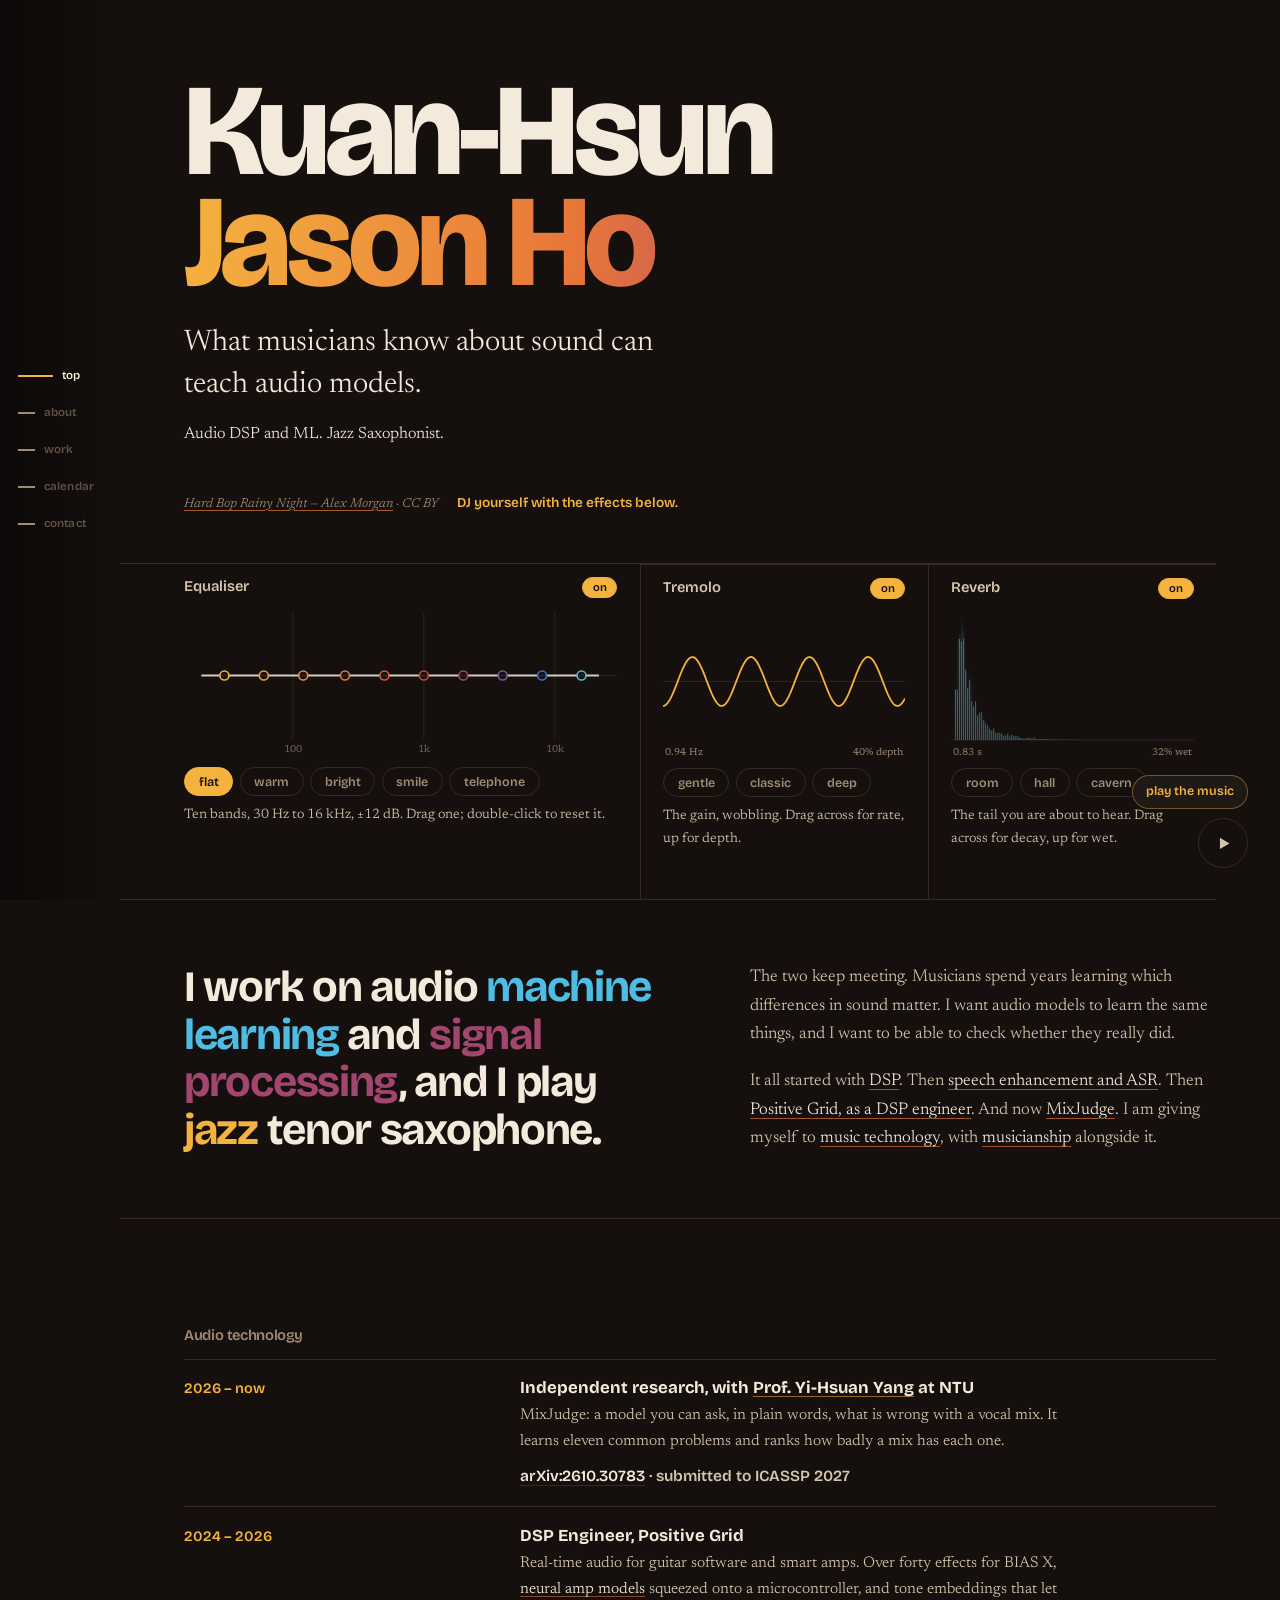
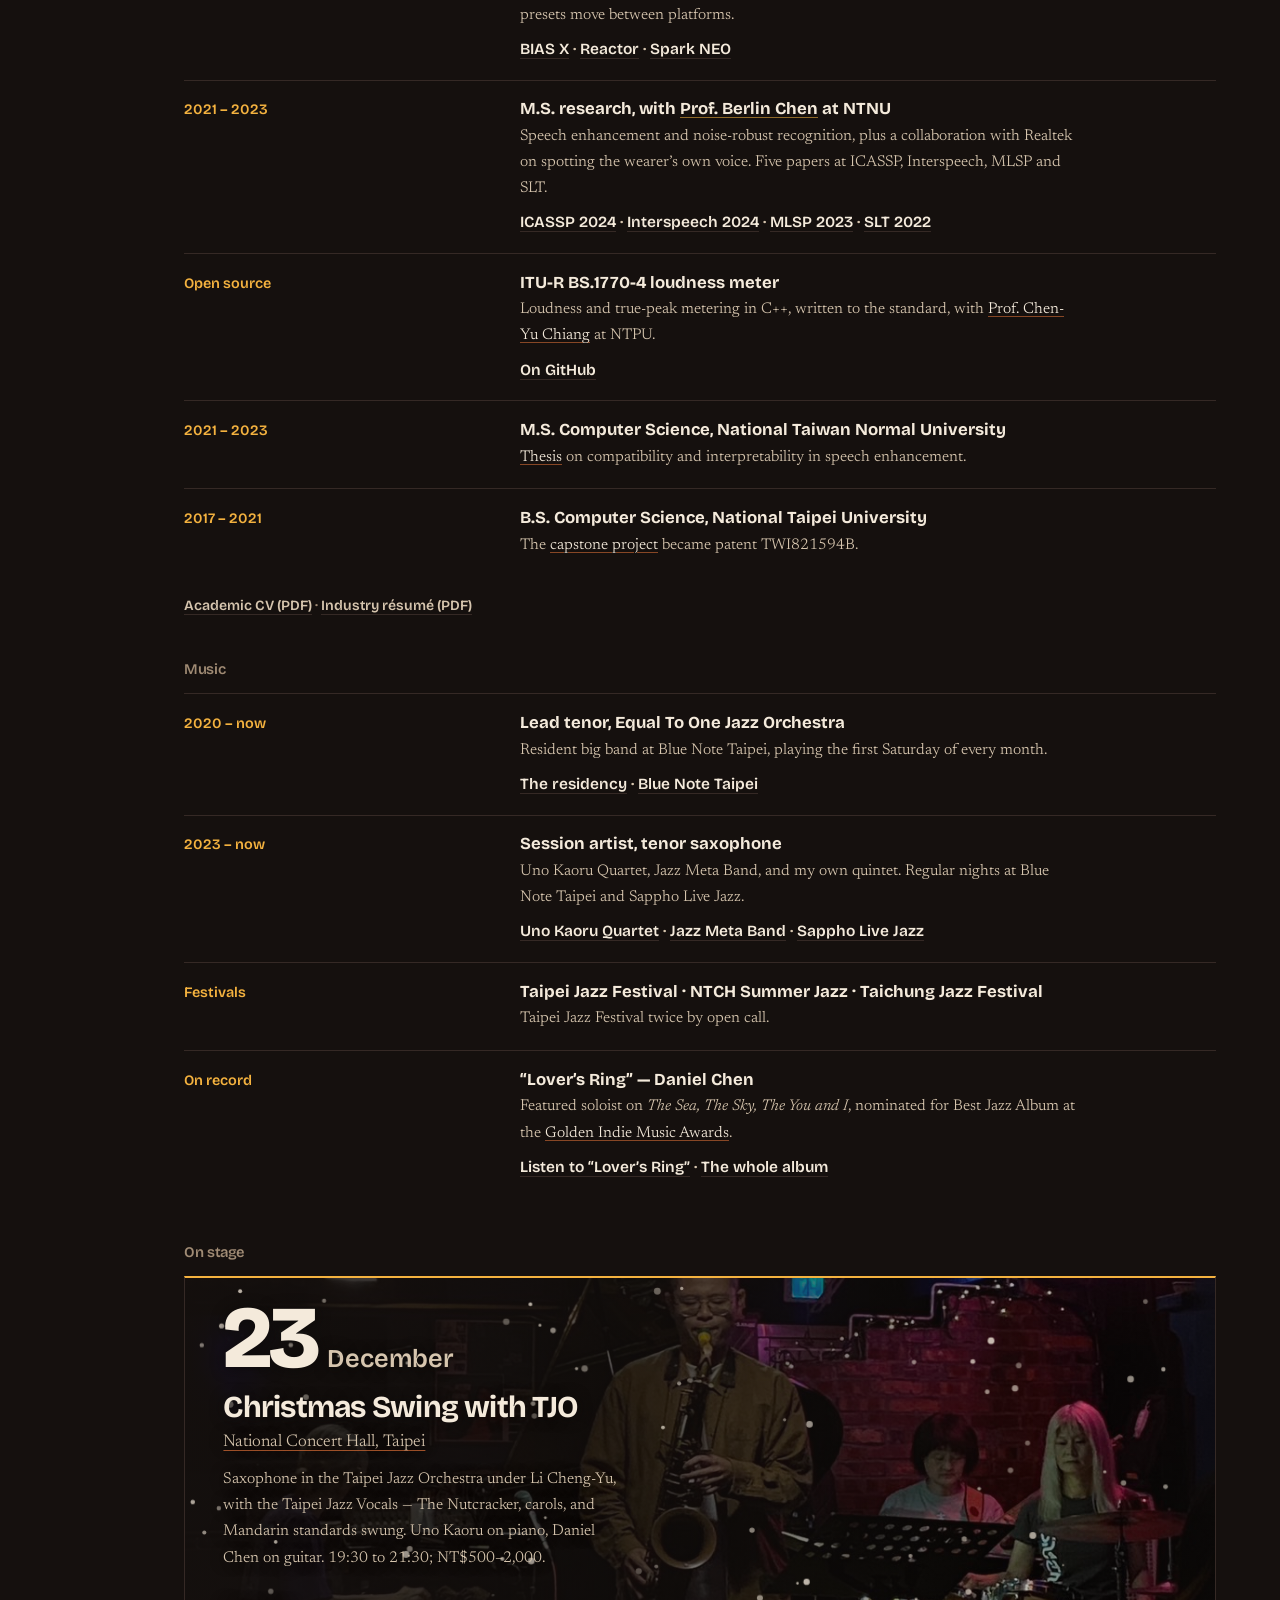
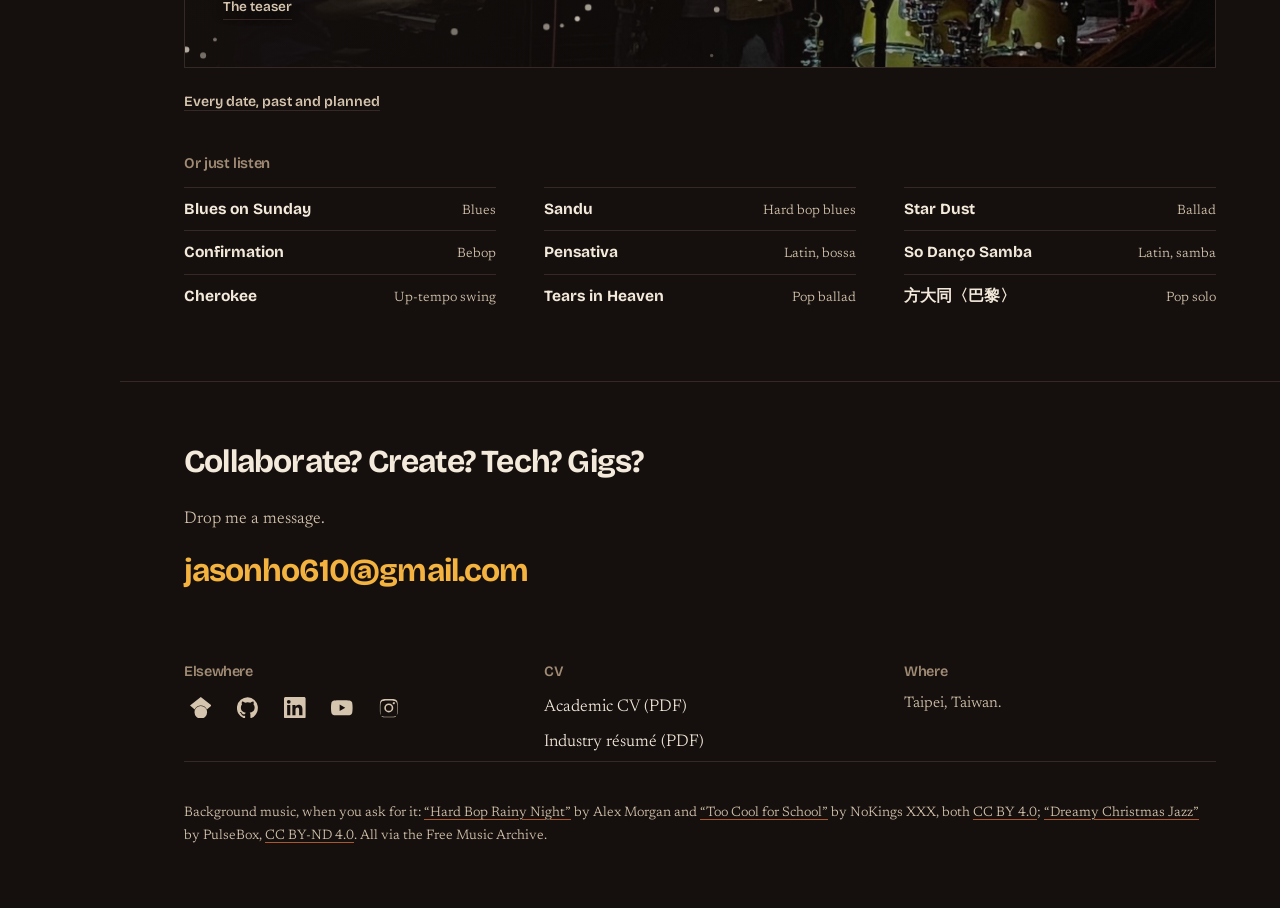
==== index.html @ 472b08be "Reorder the listen list Blues on Sunday opens it; Tears in Heaven sits with the other pop reading at" ====
<!DOCTYPE html>
<html lang="en">
<head>
<meta charset="utf-8">
<meta name="viewport" content="width=device-width, initial-scale=1">
<title>Kuan-Hsun (Jason) Ho</title>
<meta name="description" content="Kuan-Hsun (Jason) Ho — audio DSP and machine learning in Taipei, and a tenor saxophone most weekends.">
<meta property="og:title" content="Kuan-Hsun (Jason) Ho">
<meta property="og:description" content="Audio DSP and machine learning, with the ear of a working jazz musician.">
<meta property="og:type" content="website">
<meta property="og:url" content="https://jasonho610.github.io/">
<link rel="icon" href="data:image/svg+xml,<svg xmlns='http://www.w3.org/2000/svg' viewBox='0 0 32 32'><text y='26' font-size='26'>🎷</text></svg>">
<link rel="preconnect" href="https://fonts.googleapis.com">
<link rel="preconnect" href="https://fonts.gstatic.com" crossorigin>
<link href="https://fonts.googleapis.com/css2?family=Bricolage+Grotesque:opsz,wght@12..96,600;12..96,700;12..96,800&family=Newsreader:ital,opsz,wght@0,6..72,300;0,6..72,400;0,6..72,600;1,6..72,300;1,6..72,400&display=swap" rel="stylesheet">
<link rel="stylesheet" href="assets/css/site.css?v=73">
</head>
<body>

<nav class="rail" data-nav aria-label="Sections">
  <a href="#top"     style="--tick:var(--band-1)"><span class="rail-label">top</span></a>
  <a href="#about"   style="--tick:var(--band-2)"><span class="rail-label">about</span></a>
  <a href="#work"    style="--tick:var(--band-4)"><span class="rail-label">work</span></a>
  <a href="calendar.html" data-watch="onstage" style="--tick:var(--band-6)"><span class="rail-label">calendar</span></a>
  <a href="#contact" style="--tick:var(--band-1)"><span class="rail-label">contact</span></a>
</nav>

<div class="page">
<nav class="topbar" data-nav aria-label="Sections">
  <a href="#top">top</a>
  <a href="#about">about</a>
  <a href="#work">work</a>
  <a href="calendar.html" data-watch="onstage">calendar</a>
  <a href="#contact">contact</a>
</nav>

<header class="hero" id="top">
  <div class="wrap">
    <h1 class="hero-name">
      <span class="given">Kuan-Hsun</span>
      <span class="family">Jason Ho</span>
    </h1>
    <p class="hero-line">What musicians know about sound can teach audio models.</p>
    <p class="hero-sub">Audio DSP and ML. Jazz Saxophonist.</p>

    <div class="hero-controls">
      <span class="now-playing"></span>
      <span class="dj-hint">DJ yourself with the effects below.</span>
    </div>
  </div>

  <div class="rack">
    <section class="unit unit-eq">
      <header class="unit-head">
        <h2>Equaliser</h2>
        <button type="button" class="bypass" data-bypass="eq" aria-pressed="true">on</button>
      </header>
      <div class="graphic">
        <canvas id="eq" aria-label="Ten-band equaliser. Drag a band to boost or cut it."></canvas>
      </div>
      <div class="presets">
        <button type="button" data-preset="flat" data-unit="eq" data-choice="flat" class="is-on">flat</button>
        <button type="button" data-preset="warm" data-unit="eq" data-choice="warm">warm</button>
        <button type="button" data-preset="bright" data-unit="eq" data-choice="bright">bright</button>
        <button type="button" data-preset="smile" data-unit="eq" data-choice="smile">smile</button>
        <button type="button" data-preset="telephone" data-unit="eq" data-choice="telephone">telephone</button>
      </div>
      <p class="unit-hint">Ten bands, 30 Hz to 16 kHz, ±12 dB. Drag one; double-click to reset it.</p>
    </section>

    <section class="unit unit-trem">
      <header class="unit-head">
        <h2>Tremolo</h2>
        <button type="button" class="bypass" data-bypass="trem" aria-pressed="true">on</button>
      </header>
      <div class="graphic">
        <canvas id="trem" aria-label="Tremolo. Drag across for rate, up for depth."></canvas>
      </div>
      <div class="presets">
        <button type="button" data-unit="trem" data-choice="gentle">gentle</button>
        <button type="button" data-unit="trem" data-choice="classic">classic</button>
        <button type="button" data-unit="trem" data-choice="deep">deep</button>
      </div>
      <p class="unit-hint">The gain, wobbling. Drag across for rate, up for depth.</p>
    </section>

    <section class="unit unit-verb">
      <header class="unit-head">
        <h2>Reverb</h2>
        <button type="button" class="bypass" data-bypass="verb" aria-pressed="true">on</button>
      </header>
      <div class="graphic">
        <canvas id="verb" aria-label="Reverb. Drag across for decay, up for wet mix."></canvas>
      </div>
      <div class="presets">
        <button type="button" data-unit="verb" data-choice="room">room</button>
        <button type="button" data-unit="verb" data-choice="hall">hall</button>
        <button type="button" data-unit="verb" data-choice="cavern">cavern</button>
      </div>
      <p class="unit-hint">The tail you are about to hear. Drag across for decay, up for wet.</p>
    </section>
  </div>
</header>

<main>

<section id="about" class="wrap">
  <div class="about-grid">
  <p class="statement">I work on audio <span class="hl hl-ml">machine learning</span> and <span class="hl hl-dsp">signal processing</span>, and I play <span class="hl hl-jazz">jazz</span> tenor saxophone.</p>
  <div class="statement-body">
    <p>The two keep meeting. Musicians spend years learning which differences in sound matter. I want audio models to learn the same things, and I want to be able to check whether they really did.</p>
    <p>It all started with <a href="https://github.com/jasonho610/ITU-R_BS.1770-4_cpp">DSP</a>. Then <a href="https://scholar.google.com/citations?user=vCi98osAAAAJ">speech enhancement and ASR</a>. Then <a href="https://www.linkedin.com/in/kuan-hsun-ho">Positive Grid, as a DSP engineer</a>. And now <a href="https://arxiv.org/abs/2610.30783">MixJudge</a>. I am giving myself to <a href="#work">music technology</a>, with <a href="calendar.html">musicianship</a> alongside it.</p>
  </div>
  </div>
</section>

<section id="work" class="wrap">
  <div class="experience">
    <h3>Audio technology</h3>
    <ul>
      <li>
        <span class="exp-when">2026 – now</span>
        <div>
          <h4>Independent research, with <a href="https://www.ee.ntu.edu.tw/profile1.php?id=1090726">Prof. Yi-Hsuan Yang</a> at NTU</h4>
          <p>MixJudge: a model you can ask, in plain words, what is wrong with a vocal mix. It learns eleven common problems and ranks how badly a mix has each one.</p>
          <p class="exp-links"><a href="https://arxiv.org/abs/2610.30783">arXiv:2610.30783</a> · submitted to ICASSP 2027</p>
        </div>
      </li>
      <li>
        <span class="exp-when">2024 – 2026</span>
        <div>
          <h4>DSP Engineer, Positive Grid</h4>
          <p>Real-time audio for guitar software and smart amps. Over forty effects for BIAS X, <a href="https://www.neuralampmodeler.com/">neural amp models</a> squeezed onto a microcontroller, and tone embeddings that let presets move between platforms.</p>
          <p class="exp-links"><a href="https://www.positivegrid.com/pages/bias-x#specs">BIAS X</a> · <a href="https://www.positivegrid.com/pages/reactor">Reactor</a> · <a href="https://www.positivegrid.com/pages/spark-neo">Spark NEO</a></p>
        </div>
      </li>
      <li>
        <span class="exp-when">2021 – 2023</span>
        <div>
          <h4>M.S. research, with <a href="https://sites.google.com/site/berlinchenatntnu/home">Prof. Berlin Chen</a> at NTNU</h4>
          <p>Speech enhancement and noise-robust recognition, plus a collaboration with Realtek on spotting the wearer’s own voice. Five papers at ICASSP, Interspeech, MLSP and SLT.</p>
          <p class="exp-links"><a href="https://doi.org/10.1109/ICASSP48485.2024.10445878">ICASSP 2024</a> · <a href="https://doi.org/10.21437/Interspeech.2024-365">Interspeech 2024</a> · <a href="https://doi.org/10.1109/MLSP55844.2023.10285948">MLSP 2023</a> · <a href="https://doi.org/10.1109/SLT54892.2023.10023439">SLT 2022</a></p>
        </div>
      </li>
      <li>
        <span class="exp-when">Open source</span>
        <div>
          <h4>ITU-R BS.1770-4 loudness meter</h4>
          <p>Loudness and true-peak metering in C++, written to the standard, with <a href="https://web.ntpu.edu.tw/~cychiang/">Prof. Chen-Yu Chiang</a> at NTPU.</p>
          <p class="exp-links"><a href="https://github.com/jasonho610/ITU-R_BS.1770-4_cpp">On GitHub</a></p>
        </div>
      </li>
      <li>
        <span class="exp-when">2021 – 2023</span>
        <div>
          <h4>M.S. Computer Science, National Taiwan Normal University</h4>
          <p><a href="https://etds.lib.ntnu.edu.tw/thesis/detail/cdb31cb1b13a45d84a86199e64c51f0c/">Thesis</a> on compatibility and interpretability in speech enhancement.</p>
        </div>
      </li>
      <li>
        <span class="exp-when">2017 – 2021</span>
        <div>
          <h4>B.S. Computer Science, National Taipei University</h4>
          <p>The <a href="https://www.csie.ntpu.edu.tw/pages_detail/1933">capstone project</a> became patent TWI821594B.</p>
        </div>
      </li>
    </ul>
    <p class="more"><a href="assets/cv/Ho_Kuan-Hsun_academic_CV.pdf">Academic CV (PDF)</a> · <a href="assets/cv/Ho_Kuan-Hsun_resume.pdf">Industry résumé (PDF)</a></p>

    <h3 class="exp-second">Music</h3>
    <ul>
      <li>
        <span class="exp-when">2020 – now</span>
        <div>
          <h4>Lead tenor, Equal To One Jazz Orchestra</h4>
          <p>Resident big band at Blue Note Taipei, playing the first Saturday of every month.</p>
          <p class="exp-links"><a href="https://www.bluenotetaipei.com/events/tai-bei-lan-diao-shou-zhou-zhou-liu-te-yan-xiao-jiu-guan-li-de-da-le-tuan-8">The residency</a> · <a href="https://www.bluenotetaipei.com/venue">Blue Note Taipei</a></p>
        </div>
      </li>
      <li>
        <span class="exp-when">2023 – now</span>
        <div>
          <h4>Session artist, tenor saxophone</h4>
          <p>Uno Kaoru Quartet, Jazz Meta Band, and my own quintet. Regular nights at Blue Note Taipei and Sappho Live Jazz.</p>
          <p class="exp-links"><a href="https://www.bluenotetaipei.com/events/tai-bei-lan-diao-zhou-liu-te-yan-wu-ye-xun-si-zhong-zou-2026-11-14-21-30">Uno Kaoru Quartet</a> · <a href="https://www.bluenotetaipei.com/events/tai-bei-lan-diao-zhou-wu-te-yan-bian-xing-chong-jue-shi-le-tuan-2026-11-13-21-30">Jazz Meta Band</a> · <a href="https://www.sappholive.com/">Sappho Live Jazz</a></p>
        </div>
      </li>
      <li>
        <span class="exp-when">Festivals</span>
        <div>
          <h4>Taipei Jazz Festival · NTCH Summer Jazz · Taichung Jazz Festival</h4>
          <p>Taipei Jazz Festival twice by open call.</p>
        </div>
      </li>
      <li>
        <span class="exp-when">On record</span>
        <div>
          <h4>“Lover’s Ring” — Daniel Chen</h4>
          <p>Featured soloist on <em>The Sea, The Sky, The You and I</em>, nominated for Best Jazz Album at the <a href="https://www.bamid.gov.tw/News_Content.aspx?n=3548&amp;s=243448">Golden Indie Music Awards</a>.</p>
          <p class="exp-links"><a href="https://www.youtube.com/watch?v=x-SSC1PWwac">Listen to “Lover’s Ring”</a> · <a href="https://youtube.com/playlist?list=PL3nLPO4Yq7kbm4WJv8oV7LjJ6uVndO4-8">The whole album</a></p>
        </div>
      </li>
    </ul>
  </div>

  <div class="onstage" id="onstage">
    <h3>On stage</h3>
    <div id="next-up"></div>
    <p class="more"><a href="calendar.html">Every date, past and planned</a></p>
  </div>

  <div class="picks listen-list">
    <h3>Or just listen</h3>
    <ul>
      <li><a href="https://youtu.be/WqYekGSZDcw?t=100"><strong>Blues on Sunday</strong></a><span>Blues</span></li>
      <li><a href="https://youtu.be/xUiDcbsulNI?t=2976"><strong>Sandu</strong></a><span>Hard bop blues</span></li>
      <li><a href="https://youtu.be/fphZZk6QfQE?t=296"><strong>Star Dust</strong></a><span>Ballad</span></li>
      <li><a href="https://youtu.be/7jYHTUNpsXY?t=992"><strong>Confirmation</strong></a><span>Bebop</span></li>
      <li><a href="https://youtu.be/Swaf4S_65Fg?t=3363"><strong>Pensativa</strong></a><span>Latin, bossa</span></li>
      <li><a href="https://youtu.be/7jYHTUNpsXY"><strong>So Danço Samba</strong></a><span>Latin, samba</span></li>
      <li><a href="https://youtu.be/xUiDcbsulNI?t=5402"><strong>Cherokee</strong></a><span>Up-tempo swing</span></li>
      <li><a href="https://youtu.be/WqYekGSZDcw?t=3357"><strong>Tears in Heaven</strong></a><span>Pop ballad</span></li>
      <li><a href="https://youtu.be/CZSFgW2ZZ3w"><strong>方大同〈巴黎〉</strong></a><span>Pop solo</span></li>
    </ul>
  </div>

</section>

<section id="contact" class="wrap">
  <div class="section-head"><h2 class="contact-head">Collaborate? Create? Tech? Gigs?</h2></div>
  <p class="contact-lead">Drop me a message.</p>
  <a class="big-mail" href="mailto:jasonho610@gmail.com">jasonho610@gmail.com</a>

  <div class="contact-grid">
    <div>
      <h3>Elsewhere</h3>
      <div class="social">
        <a href="https://scholar.google.com/citations?user=vCi98osAAAAJ" aria-label="Google Scholar" title="Google Scholar">
          <svg viewBox="0 0 24 24" aria-hidden="true"><path d="M5.242 13.769 0 9.5 12 0l12 9.5-5.242 4.269C17.548 11.249 14.978 9.5 12 9.5c-2.977 0-5.548 1.748-6.758 4.269zM12 10a7 7 0 1 0 0 14 7 7 0 0 0 0-14z"/></svg>
        </a>
        <a href="https://github.com/jasonho610" aria-label="GitHub" title="GitHub">
          <svg viewBox="0 0 24 24" aria-hidden="true"><path d="M12 .3a12 12 0 0 0-3.8 23.4c.6.1.8-.3.8-.6v-2.2c-3.3.7-4-1.6-4-1.6-.6-1.4-1.4-1.8-1.4-1.8-1.1-.7.1-.7.1-.7 1.2.1 1.8 1.2 1.8 1.2 1.1 1.8 2.8 1.3 3.5 1 .1-.8.4-1.3.8-1.6-2.7-.3-5.5-1.3-5.5-5.9 0-1.3.5-2.4 1.2-3.2-.1-.3-.5-1.5.1-3.2 0 0 1-.3 3.3 1.2a11.5 11.5 0 0 1 6 0C17.3 4.7 18.3 5 18.3 5c.6 1.7.2 2.9.1 3.2.8.8 1.2 1.9 1.2 3.2 0 4.6-2.8 5.6-5.5 5.9.4.4.8 1.1.8 2.2v3.3c0 .3.2.7.8.6A12 12 0 0 0 12 .3Z"/></svg>
        </a>
        <a href="https://www.linkedin.com/in/kuan-hsun-ho" aria-label="LinkedIn" title="LinkedIn">
          <svg viewBox="0 0 24 24" aria-hidden="true"><path d="M20.4 20.4h-3.6v-5.6c0-1.3 0-3-1.9-3s-2.1 1.4-2.1 2.9v5.7H9.3V9h3.4v1.6h.1a3.8 3.8 0 0 1 3.4-1.9c3.6 0 4.3 2.4 4.3 5.5v6.2ZM5.3 7.4a2.1 2.1 0 1 1 0-4.2 2.1 2.1 0 0 1 0 4.2ZM7 20.4H3.5V9H7v11.4ZM22.2 0H1.8C.8 0 0 .8 0 1.7v20.6c0 .9.8 1.7 1.8 1.7h20.4c1 0 1.8-.8 1.8-1.7V1.7c0-.9-.8-1.7-1.8-1.7Z"/></svg>
        </a>
        <a href="https://www.youtube.com/@jasonho610" aria-label="YouTube" title="YouTube">
          <svg viewBox="0 0 24 24" aria-hidden="true"><path d="M23.5 6.2a3 3 0 0 0-2.1-2.1C19.5 3.6 12 3.6 12 3.6s-7.5 0-9.4.5A3 3 0 0 0 .5 6.2 31 31 0 0 0 0 12a31 31 0 0 0 .5 5.8 3 3 0 0 0 2.1 2.1c1.9.5 9.4.5 9.4.5s7.5 0 9.4-.5a3 3 0 0 0 2.1-2.1A31 31 0 0 0 24 12a31 31 0 0 0-.5-5.8ZM9.6 15.6V8.4l6.3 3.6-6.3 3.6Z"/></svg>
        </a>
        <a href="https://www.instagram.com/jasonho610/" aria-label="Instagram" title="Instagram">
          <svg viewBox="0 0 24 24" aria-hidden="true"><path d="M12 2.2c3.2 0 3.6 0 4.9.1 1.2.1 1.8.2 2.2.4.6.2 1 .5 1.4.9.4.4.7.8.9 1.4.2.4.3 1 .4 2.2.1 1.3.1 1.7.1 4.9s0 3.6-.1 4.9c-.1 1.2-.2 1.8-.4 2.2a3.9 3.9 0 0 1-2.3 2.3c-.4.2-1 .3-2.2.4-1.3.1-1.7.1-4.9.1s-3.6 0-4.9-.1c-1.2-.1-1.8-.2-2.2-.4a3.9 3.9 0 0 1-2.3-2.3c-.2-.4-.3-1-.4-2.2-.1-1.3-.1-1.7-.1-4.9s0-3.6.1-4.9c.1-1.2.2-1.8.4-2.2.2-.6.5-1 .9-1.4.4-.4.8-.7 1.4-.9.4-.2 1-.3 2.2-.4 1.3-.1 1.7-.1 4.9-.1Zm0 1.8c-3.1 0-3.5 0-4.7.1-1.1.1-1.7.2-2.1.4-.5.2-.9.4-1.2.8-.4.3-.6.7-.8 1.2-.2.4-.3 1-.4 2.1-.1 1.2-.1 1.6-.1 4.7s0 3.5.1 4.7c.1 1.1.2 1.7.4 2.1.2.5.4.9.8 1.2.3.4.7.6 1.2.8.4.2 1 .3 2.1.4 1.2.1 1.6.1 4.7.1s3.5 0 4.7-.1c1.1-.1 1.7-.2 2.1-.4.5-.2.9-.4 1.2-.8.4-.3.6-.7.8-1.2.2-.4.3-1 .4-2.1.1-1.2.1-1.6.1-4.7s0-3.5-.1-4.7c-.1-1.1-.2-1.7-.4-2.1a3.3 3.3 0 0 0-2-2c-.4-.2-1-.3-2.1-.4-1.2-.1-1.6-.1-4.7-.1Zm0 3.1a5 5 0 1 1 0 10 5 5 0 0 1 0-10Zm0 1.8a3.2 3.2 0 1 0 0 6.4 3.2 3.2 0 0 0 0-6.4Zm5.2-3.2a1.2 1.2 0 1 1 0 2.3 1.2 1.2 0 0 1 0-2.3Z"/></svg>
        </a>
      </div>
    </div>
    <div>
      <h3>CV</h3>
      <a href="assets/cv/Ho_Kuan-Hsun_academic_CV.pdf">Academic CV (PDF)</a>
      <a href="assets/cv/Ho_Kuan-Hsun_resume.pdf">Industry résumé (PDF)</a>
    </div>
    <div>
      <h3>Where</h3>
      <p class="plain">Taipei, Taiwan.</p>
    </div>
  </div>

  <footer>
    <p class="credit">Background music, when you ask for it: <a href="https://freemusicarchive.org/music/alex-morgan/moods-atmospheres-vol-4/hard-bop-rainy-night-bright-late-session/">“Hard Bop Rainy Night”</a> by Alex Morgan and <a href="https://freemusicarchive.org/music/nokings-xxx/too-cool-for-school/too-cool-for-school/">“Too Cool for School”</a> by NoKings XXX, both <a href="https://creativecommons.org/licenses/by/4.0/">CC BY 4.0</a>; <a href="https://freemusicarchive.org/music/pulsebox/christmas-jazz-music/dreamy-christmas-jazz/">“Dreamy Christmas Jazz”</a> by PulseBox, <a href="https://creativecommons.org/licenses/by-nd/4.0/">CC BY-ND 4.0</a>. All via the Free Music Archive.</p>
  </footer>
</section>

</main>
</div>


<script src="assets/js/events.js?v=73"></script>
<script src="assets/js/calendar.js?v=73"></script>
<script src="assets/js/fx.js?v=73"></script>
<script src="assets/js/stage.js?v=73"></script>
</body>
</html>
---- assets/css/site.css ----
/* Kuan-Hsun (Jason) Ho — personal site
   Concept: the page is a spectrum. Colour encodes frequency band and topic. */

:root {
  /* Taken off the bandstand at Blue Note Taipei: warm black, fairy-light amber,
     brick red, and the blue of the neon sign. */
  --stage:        #15100E;
  --stage-lift:   #201917;
  --stage-deep:   #0C0908;
  --line:         #352925;

  --light:        #F4EADB;
  --dim:          #D6C5AE;
  --faint:        #A08B74;

  /* the spectrum ramp, warm to cool, the way the room is lit */
  --band-1: #F4B23F;   /* fairy lights  — music, mixing, gigs */
  --band-2: #E8763A;   /* warm orange   — links and accents */
  --band-3: #C8453C;   /* brick red     — releases */
  --band-4: #A3466F;   /* stage wash    — systems, embedded */
  --band-5: #3F6FC4;
  --band-6: #4FBCE4;   /* neon sign     — speech, conferences */

  --music:   var(--band-1);
  --systems: var(--band-4);
  --speech:  var(--band-6);

  --display: "Bricolage Grotesque", "Helvetica Neue", sans-serif;
  --read:    "Newsreader", Georgia, serif;

  --rail: 7.5rem;
  --gutter: clamp(1.25rem, 5vw, 5rem);
  --measure: 62ch;
}

*, *::before, *::after { box-sizing: border-box; }

html { -webkit-text-size-adjust: 100%; scroll-behavior: smooth; }
@media (prefers-reduced-motion: reduce) { html { scroll-behavior: auto; } }

body {
  margin: 0;
  background: var(--stage);
  color: var(--light);
  font-family: var(--read);
  font-size: 1.0625rem;
  font-weight: 350;
  line-height: 1.68;
  font-optical-sizing: auto;
  -webkit-font-smoothing: antialiased;
}

::selection { background: var(--band-2); color: #fff; }

a { color: inherit; text-decoration-color: color-mix(in oklab, var(--band-2) 70%, transparent); text-underline-offset: 0.22em; text-decoration-thickness: 1px; }
a:hover { text-decoration-color: var(--band-2); color: #fff; }
a:focus-visible, button:focus-visible { outline: 2px solid var(--band-6); outline-offset: 3px; border-radius: 2px; }

h1, h2, h3, .display { font-family: var(--display); font-weight: 700; letter-spacing: -0.025em; line-height: 1.02; margin: 0; }

p { margin: 0 0 1.1em; max-width: var(--measure); }
p:last-child { margin-bottom: 0; }

.wrap { padding-inline: var(--gutter); }

/* ─── frequency rail (navigation) ─────────────────────────────── */
.rail {
  position: fixed; inset: 0 auto 0 0; width: var(--rail); z-index: 40;
  display: flex; flex-direction: column; justify-content: center; gap: 0.1rem;
  padding-block: 2rem;
  background: linear-gradient(90deg, var(--stage-deep), transparent);
}
.rail a {
  display: flex; align-items: center; gap: 0.55rem;
  padding: 0.5rem 0 0.5rem 1.1rem;
  font-family: var(--display); font-size: 0.72rem; font-weight: 600;
  letter-spacing: 0.01em; color: var(--faint); text-decoration: none;
  transition: color .22s ease;
}
.rail a::before {
  content: ""; width: 1.1rem; height: 2px; background: currentColor;
  transition: width .22s ease, background .22s ease;
}
.rail a:hover, .rail a.is-active { color: var(--light); }
.rail a:hover::before, .rail a.is-active::before { width: 2.2rem; background: var(--tick, var(--band-2)); }
.rail-label { opacity: .55; transition: opacity .22s ease; }
.rail a:hover .rail-label, .rail a.is-active .rail-label { opacity: 1; }

.topbar { display: none; }

/* ─── page frame ──────────────────────────────────────────────── */
.page { margin-left: var(--rail); }

section { padding-block: clamp(2.6rem, 5vw, 4.2rem); }
section + section { border-top: 1px solid var(--line); }
section:last-of-type { padding-bottom: clamp(2rem, 4vw, 3rem); }

.section-head { display: flex; align-items: baseline; gap: 1rem; margin-bottom: 1.7rem; flex-wrap: wrap; }
.section-head h2 { font-size: clamp(1.9rem, 4.2vw, 3.1rem); }
.section-note { font-size: 0.95rem; color: var(--dim); font-style: italic; }

/* ─── hero ────────────────────────────────────────────────────── */
.hero {
  position: relative; min-height: 100svh;
  display: flex; flex-direction: column;
  padding-block: 0; border-top: 0;
}
.hero > .wrap { flex: 1; display: flex; flex-direction: column; justify-content: center; padding-block: 3rem 1.25rem; }
.hero-name {
  font-size: clamp(2.9rem, 10.2vw, 9rem);
  font-weight: 800; line-height: 0.85; letter-spacing: -0.04em;
  margin-bottom: 1.6rem;
}
.hero-name .given { display: block; color: var(--light); }
.hero-name .family {
  display: block;
  background: linear-gradient(96deg, var(--band-1), var(--band-2) 38%, var(--band-4) 68%, var(--band-6));
  -webkit-background-clip: text; background-clip: text; color: transparent;
}
.hero-line {
  font-size: clamp(1.25rem, 2.4vw, 1.85rem); line-height: 1.4;
  max-width: 30ch; color: var(--light); margin-bottom: 0.9rem;
}
.hero-sub { color: var(--light); max-width: 54ch; font-size: 1.02rem; }

.hero-canvas-wrap { position: relative; }
.hero-controls {
  display: flex; align-items: baseline; gap: 0.5rem 1.1rem; flex-wrap: wrap;
  margin-top: 1.6rem;
}
.listen {
  font-family: var(--display); font-size: 0.9rem; font-weight: 600;
  color: var(--light); background: rgba(19,11,34,.72);
  border: 1px solid var(--line); border-radius: 999px;
  padding: 0.6rem 1.15rem; cursor: pointer; min-width: 13rem;
  display: inline-flex; align-items: center; gap: 0.6rem;
  transition: border-color .2s ease, color .2s ease;
}
.transport:hover { border-color: var(--band-2); }
.transport .dot { width: 8px; height: 8px; border-radius: 50%; background: var(--band-2); }
.transport.is-playing .dot { background: var(--band-6); animation: pulse 1.1s ease-in-out infinite; }
@keyframes pulse { 50% { opacity: .25; } }
@media (prefers-reduced-motion: reduce) { .transport.is-playing .dot { animation: none; } }

/* ─── the statement ──────────────────────────────────────────── */
.about-grid {
  display: grid; grid-template-columns: minmax(0, 1.05fr) minmax(0, 1fr);
  gap: clamp(2rem, 6vw, 5rem); align-items: start;
}
.statement {
  font-family: var(--display); font-weight: 700;
  font-size: clamp(1.6rem, 3.5vw, 2.7rem); line-height: 1.1; letter-spacing: -0.03em;
  max-width: 24ch; margin: 0;
}
.statement-body p { color: var(--dim); max-width: 56ch; }

.lead { font-size: clamp(1.2rem, 2vw, 1.5rem); line-height: 1.55; max-width: 44ch; color: var(--light); }

/* ─── three strands ───────────────────────────────────────────── */
.strands { display: grid; grid-template-columns: repeat(3, minmax(0, 1fr)); gap: clamp(1.6rem, 4vw, 3.5rem); }
.strands article { border-top: 2px solid var(--tone); padding-top: 1.1rem; }
.strands h2 { font-size: clamp(1.25rem, 2.1vw, 1.7rem); margin-bottom: 0.6rem; }
.strands p { color: var(--dim); font-size: 1rem; max-width: 42ch; }

/* ─── a short list of links worth following ───────────────────── */
.picks { margin-top: clamp(2rem, 4vw, 3rem); }
.picks h3 { font-family: var(--display); font-size: 0.92rem; font-weight: 600; color: var(--faint); margin: 0 0 1rem; }
.picks ul { list-style: none; margin: 0; padding: 0; }
.picks li {
  display: grid; grid-template-columns: 19rem minmax(0, 1fr); gap: 0.3rem 2rem;
  padding: 1.05rem 0; border-top: 1px solid var(--line); align-items: baseline;
}
.picks a { font-family: var(--display); font-weight: 700; font-size: 1.08rem; text-decoration: none; }
.picks a:hover { color: var(--band-2); }
.picks span { color: var(--dim); font-size: 0.98rem; }

.plain { font-size: 0.95rem; color: var(--dim); margin: 0; }

/* ─── on stage (front page) — rendered from the same data as the calendar ─ */
.onstage { margin-top: clamp(2rem, 4vw, 3rem); }
.onstage .next-label { display: none; }   /* the block is already labelled "On stage" */
.listen-list { margin-top: clamp(1.8rem, 3.5vw, 2.6rem); }
.listen-list ul { display: grid; grid-template-columns: repeat(auto-fit, minmax(17rem, 1fr)); gap: 0 clamp(1.5rem, 4vw, 3rem); }
.listen-list li {
  grid-template-columns: minmax(0, 1fr) auto;
  gap: 0 1rem; padding: 0.5rem 0; align-items: baseline;
}
.listen-list a { font-size: 0.97rem; }
.listen-list span { font-size: 0.84rem; color: var(--dim); white-space: nowrap; }
.onstage .next {
  margin-bottom: 0;padding-top: 1.3rem; }
.onstage h3,
.picks h3 { font-family: var(--display); font-size: 0.92rem; font-weight: 600; color: var(--faint); margin: 0 0 1rem; }
.onstage .more { margin-top: 1.4rem; font-family: var(--display); font-size: 0.88rem; font-weight: 600; }
.onstage .more a { color: var(--dim); text-decoration: none; border-bottom: 1px solid var(--line); }
.onstage .more a:hover { color: var(--light); border-bottom-color: var(--band-1); }

/* a renderer may report an empty list */
.empty { color: var(--dim); font-style: italic; max-width: var(--measure); }

/* ─── contact / footer ────────────────────────────────────────── */
.contact-grid { display: grid; grid-template-columns: repeat(auto-fit, minmax(14rem, 1fr)); gap: 2rem 3rem; margin-top: 2rem; }
.contact-grid h3 { font-size: 0.9rem; color: var(--faint); font-weight: 600; margin-bottom: 0.7rem; }
.contact-grid a { display: block; padding: 0.2rem 0; color: var(--light); text-decoration: none; }
.contact-grid a:hover { color: var(--band-2); }
.big-mail {
  font-family: var(--display); font-weight: 700;
  font-size: clamp(1.5rem, 2.6vw, 2rem); letter-spacing: -0.03em;
  text-decoration: none; display: inline-block; margin-bottom: 2.2rem;
  word-break: break-word; color: var(--band-1);
}
.big-mail:hover { color: var(--light); }

footer { padding: 2.5rem 0 0; border-top: 1px solid var(--line); color: var(--dim); font-size: 0.85rem; }
footer p { max-width: none; }
footer .credit { margin-bottom: 0.8rem; }

/* ─── responsive ──────────────────────────────────────────────── */
@media (max-width: 900px) {
  .rail { display: none; }
  .page { margin-left: 0; }
  .topbar {
    display: flex; gap: 1.3rem; overflow-x: auto; scrollbar-width: none;
    position: sticky; top: 0; z-index: 40;
    padding: 0.85rem var(--gutter);
    background: color-mix(in oklab, var(--stage) 88%, transparent);
    backdrop-filter: blur(10px); border-bottom: 1px solid var(--line);
    font-family: var(--display); font-size: 0.82rem; font-weight: 600;
  }
  .topbar::-webkit-scrollbar { display: none; }
  .topbar a { color: var(--dim); text-decoration: none; white-space: nowrap; }
  .topbar a.is-active { color: var(--light); }
  .hero { min-height: 92svh; padding-top: 3rem; }
  .about-grid { grid-template-columns: 1fr; }
  .strands { grid-template-columns: 1fr; gap: 2rem; }
  .picks li { grid-template-columns: 1fr; }
}

/* ─── calendar ────────────────────────────────────────────────── */
:root {
  --gig:        var(--band-1);
  --conference: var(--band-6);
  --release:    var(--band-4);
}
.kind-gig        { --tone: var(--gig); }
.kind-conference { --tone: var(--conference); }
.kind-release    { --tone: var(--release); }

.cal { padding-block: clamp(2.2rem, 4.5vw, 3.6rem) clamp(2.5rem, 5vw, 4rem); }
.cal-head { margin-bottom: clamp(1.6rem, 3.5vw, 2.4rem); }
.page-title { font-size: clamp(2.1rem, 4.6vw, 3.4rem); margin-bottom: 0.4rem; }

/* the next one up */
.next {
  position: relative;
  border: 1px solid var(--line);
  border-top: 2px solid var(--tone);
  padding: 1.7rem clamp(1.3rem, 3vw, 2.4rem) 2rem;
  min-height: 19rem;
  overflow: hidden;
  display: flex; flex-direction: column; justify-content: flex-end;
}
/* the photographs cycle underneath; two layers crossfade so only one extra
   image is ever in flight. The scrim is a separate layer on top of them. */
.next-bg { position: absolute; inset: 0; z-index: 0; background: var(--stage-deep); }
.next-bg i {
  position: absolute; inset: 0; opacity: 0;
  background-size: cover; background-position: 50% 50%;
  transition: opacity 1.4s ease;
}
.next-bg i.on { opacity: 1; }
.next::after {
  content: ''; position: absolute; inset: 0; z-index: 1; pointer-events: none;
  background-image: linear-gradient(97deg,
    color-mix(in oklab, var(--stage) 93%, transparent) 0%,
    color-mix(in oklab, var(--stage) 76%, transparent) 32%,
    color-mix(in oklab, var(--stage) 52%, transparent) 62%,
    color-mix(in oklab, var(--stage) 22%, transparent) 86%,
    color-mix(in oklab, var(--stage) 48%, transparent) 100%);
}
@media (prefers-reduced-motion: reduce) { .next-bg i { transition: none; } }
/* the photo stack and the snow canvas keep their own absolute positioning —
   this rule is more specific than theirs, so it has to step around them */
.next > *:not(.next-bg):not(.snow) { max-width: 44ch; position: relative; text-shadow: 0 1px 14px color-mix(in oklab, var(--stage-deep) 85%, transparent); }
.next-label { font-family: var(--display); font-size: 0.85rem; font-weight: 600; color: var(--tone); margin-bottom: 0.9rem; }
.next-date { display: flex; align-items: baseline; gap: 0.7rem; margin-bottom: 0.7rem; }
.next-date .d { font-family: var(--display); font-weight: 800; font-size: clamp(3rem, 9vw, 5.5rem); line-height: 0.9; letter-spacing: -0.04em; }
.next-date .m { font-family: var(--display); font-weight: 600; font-size: clamp(1.1rem, 2.4vw, 1.6rem); color: var(--dim); }
.next h2 { font-size: clamp(1.35rem, 2.6vw, 1.9rem); margin-bottom: 0.35rem; }
.next .venue { color: var(--dim); margin-bottom: 0.5rem; }
.next .note { color: var(--dim); font-size: 0.98rem; }

/* a year drawn as an axis, like the frequency axis on the front page */
.axes-block { margin: clamp(2rem, 4vw, 3rem) 0 0; }
.axis { display: grid; grid-template-columns: 3.5rem minmax(0, 1fr); align-items: center; gap: 1rem; margin-bottom: 1.6rem; }
.axis-year { font-family: var(--display); font-weight: 700; font-size: 1rem; color: var(--dim); }
.axis-track { position: relative; height: 3rem; border-bottom: 1px solid var(--line); }
.axis-month { position: absolute; bottom: 0; width: 1px; height: 0.45rem; background: var(--line); }
.axis-month-label { position: absolute; top: 0.7rem; left: 0; font-size: 0.68rem; color: var(--faint); font-style: italic; }
.mark {
  position: absolute; bottom: -0.3rem; width: 0.62rem; height: 0.62rem;
  margin-left: -0.31rem; border-radius: 50%;
  background: color-mix(in oklab, var(--tone) 55%, var(--stage));
  border: 1px solid var(--tone);
  transition: transform .18s ease, background .18s ease;
}
.mark:hover, .mark:focus-visible { transform: scale(1.5); background: var(--tone); z-index: 2; }
.mark.is-ahead { background: var(--tone); box-shadow: 0 0 0 4px color-mix(in oklab, var(--tone) 22%, transparent); }
.axis-now { position: absolute; bottom: -0.2rem; top: 0; width: 1px; margin-left: -0.5px; background: var(--light); opacity: .45; }

.legend { display: flex; gap: 1.3rem; flex-wrap: wrap; font-size: 0.85rem; color: var(--faint); font-style: italic; margin: 1rem 0 clamp(1.8rem, 4vw, 2.8rem); }
.legend span { display: inline-flex; align-items: center; gap: 0.45rem; }
.legend i { width: 0.55rem; height: 0.55rem; border-radius: 50%; background: var(--tone); }
.legend-now i { width: 1px; height: 0.8rem; border-radius: 0; background: var(--light); opacity: .6; }

/* the lists */
.cal-list { margin-top: clamp(1.8rem, 4vw, 2.8rem); }
.cal-list h2 { font-size: clamp(1.5rem, 3vw, 2.1rem); margin-bottom: 0.5rem; }
.cal-list .section-note { display: block; margin-bottom: 1.5rem; }

.entries { list-style: none; margin: 1.2rem 0 0; padding: 0; }
.entry {
  display: grid; grid-template-columns: 19rem minmax(0, 1fr);
  gap: 0.4rem 2rem; padding: 1.5rem 0; border-top: 1px solid var(--line);
}
.entry-when { display: flex; flex-direction: column; line-height: 1.2; }
.entry-when .date {
  font-family: var(--display); font-weight: 700; font-size: 1.5rem;
  color: var(--tone); letter-spacing: -0.02em;
}
.entry-when .meta { font-size: 0.82rem; color: var(--faint); font-style: italic; margin-top: 0.2rem; }
.entry-when .repeat { color: var(--tone); opacity: 0.85; }
.poster { display: block; margin-top: 0.9rem; }
.poster img { display: block; width: 100%; max-width: 9.5rem; height: auto; border: 1px solid var(--line); }
.poster:hover img { border-color: var(--tone); }
.entry-body .venue a { color: inherit; text-decoration-color: color-mix(in oklab, var(--band-2) 60%, transparent); }
.entry-body .venue a:hover { color: var(--light); }
.entry-body h3 { font-size: 1.15rem; margin-bottom: 0.25rem; }
.entry-body .venue { color: var(--dim); font-size: 0.98rem; margin-bottom: 0.3rem; }
.entry-body .note { color: var(--dim); font-size: 0.97rem; max-width: 56ch; }
.entry-links { display: flex; flex-wrap: wrap; gap: 0 1.1rem; margin-top: 0.5rem; font-family: var(--display); font-size: 0.85rem; font-weight: 600; }
.entry-links a { color: var(--dim); text-decoration: none; border-bottom: 1px solid var(--line); }
.entry-links a:hover { color: var(--light); border-bottom-color: var(--tone); }
.entry.is-tbc .entry-body h3 { color: var(--dim); }



/* ─── experience ──────────────────────────────────────────────── */
.experience { margin-top: clamp(1.8rem, 3.5vw, 2.8rem); }
.experience h3 { font-family: var(--display); font-size: 0.92rem; font-weight: 600; color: var(--faint); margin: 0 0 1rem; }
.experience ul { list-style: none; margin: 0; padding: 0; }
.experience li {
  display: grid; grid-template-columns: 19rem minmax(0, 1fr);
  gap: 0.3rem 2rem; padding: 1.1rem 0; border-top: 1px solid var(--line);
}
.exp-when { font-family: var(--display); font-weight: 600; font-size: 0.9rem; color: var(--band-1); }
.experience h4 { font-family: var(--display); font-weight: 700; font-size: 1.05rem; margin: 0 0 0.3rem; line-height: 1.25; }
.experience p { color: var(--dim); font-size: 0.97rem; max-width: 62ch; margin: 0; }
.experience h4 a { color: inherit; text-decoration-color: color-mix(in oklab, var(--band-1) 55%, transparent); text-underline-offset: 0.2em; }
.experience h4 a:hover { color: var(--band-1); }
.experience p a { color: var(--light); text-decoration-color: color-mix(in oklab, var(--band-2) 55%, transparent); }
.experience p a:hover { color: var(--band-1); }

.experience .more { margin-top: 1.1rem; font-family: var(--display); font-size: 0.88rem; font-weight: 600; color: var(--faint); }
.experience .more a { color: var(--dim); text-decoration: none; border-bottom: 1px solid var(--line); }
.experience .more a:hover { color: var(--light); border-bottom-color: var(--band-1); }

/* ─── social icons ────────────────────────────────────────────── */
.social { display: flex; gap: 0.9rem; align-items: center; }
.social a { display: inline-flex; padding: 0.35rem; color: var(--dim); }
.social a:hover { color: var(--band-1); }
.social svg { width: 1.35rem; height: 1.35rem; fill: currentColor; display: block; }

/* ─── the EQ across the top ───────────────────────────────────── */
.transport { font-family: var(--display); }
.now-playing { font-size: 0.8rem; color: var(--faint); font-style: italic; }
.now-playing a { color: inherit; }
.exp-links { font-family: var(--display); font-size: 0.82rem; font-weight: 600; color: var(--faint); margin-top: 0.45rem !important; }
.exp-links a { color: var(--dim); text-decoration: none; border-bottom: 1px solid var(--line); }
.exp-links a:hover { color: var(--light); border-bottom-color: var(--band-2); }
.exp-second { margin-top: clamp(1.8rem, 4vw, 2.8rem) !important; }

/* ─── highlighted words in the statement ──────────────────────── */
.hl { color: var(--tone); }
.hl-ml   { --tone: var(--band-6); }
.hl-dsp  { --tone: var(--band-4); }
.hl-jazz { --tone: var(--band-1); }
.statement-body a { color: var(--light); text-decoration-color: color-mix(in oklab, var(--band-2) 65%, transparent); }
.statement-body a:hover { color: var(--band-1); text-decoration-color: var(--band-1); }

/* ─── presets and the floating player ─────────────────────────── */
.presets { display: flex; flex-wrap: wrap; gap: 0.4rem; }
.presets button {
  font-family: var(--display); font-size: 0.78rem; font-weight: 600;
  color: var(--faint); background: none; border: 1px solid var(--line);
  border-radius: 999px; padding: 0.4rem 0.85rem; cursor: pointer;
  transition: color .18s ease, border-color .18s ease;
}
.presets button:hover { color: var(--light); border-color: var(--band-2); }
.presets button.is-on { color: var(--stage); background: var(--band-1); border-color: var(--band-1); }

.player {
  width: 3.1rem; height: 3.1rem; border-radius: 50%;
  display: grid; place-items: center; cursor: pointer;
  background: color-mix(in oklab, var(--stage) 86%, transparent);
  border: 1px solid var(--line); color: var(--dim);
  backdrop-filter: blur(8px);
  transition: color .2s ease, border-color .2s ease, transform .2s ease;
}
.player:hover { color: var(--light); border-color: var(--band-1); transform: scale(1.06); }
.player svg { width: 1.3rem; height: 1.3rem; fill: currentColor; grid-area: 1 / 1; }
.player .ico-pause { display: none; }
.player.is-playing { color: var(--band-1); border-color: color-mix(in oklab, var(--band-1) 55%, transparent); }
.player.is-playing .ico-play { display: none; }
.player.is-playing .ico-pause { display: block; }
.sr { position: absolute; width: 1px; height: 1px; overflow: hidden; clip: rect(0 0 0 0); white-space: nowrap; }

/* ─── calendar: poster beside the date, and a foldable back catalogue ── */
.entry-side { display: flex; align-items: flex-start; gap: 1rem; }
.entry-side .entry-when { flex: none; min-width: 5.5rem; }
.entry-side .poster { margin-top: 0.15rem; }
.entry-side .poster img { max-width: 8rem; }

.played-head { display: flex; align-items: baseline; gap: 1rem; flex-wrap: wrap; }
.played-toggle {
  font-family: var(--display); font-size: 0.8rem; font-weight: 600;
  color: var(--faint); background: none; border: 1px solid var(--line);
  border-radius: 999px; padding: 0.35rem 0.85rem; cursor: pointer;
}
.played-toggle:hover { color: var(--light); border-color: var(--band-1); }

/* ─── the player panel ────────────────────────────────────────── */
.player-dock {
  position: fixed; right: clamp(1rem, 3vw, 2rem); bottom: clamp(1rem, 3vw, 2rem);
  z-index: 60; display: flex; flex-direction: column; align-items: flex-end; gap: 0.6rem;
}
.player { position: static; }
.player-panel {
  width: 15rem; padding: 0.9rem 1rem;
  background: color-mix(in oklab, var(--stage-lift) 94%, transparent);
  border: 1px solid var(--line); border-radius: 0.6rem;
  backdrop-filter: blur(10px);
  box-shadow: 0 12px 30px rgba(0,0,0,.45);
}
.player-panel[hidden] { display: none; }
.pp-tracks { display: flex; flex-direction: column; gap: 0.2rem; margin-bottom: 0.7rem; }
.pp-track {
  font-family: var(--display); font-size: 0.8rem; font-weight: 600; text-align: left;
  background: none; border: 0; padding: 0.35rem 0.4rem; border-radius: 0.3rem;
  color: var(--faint); cursor: pointer;
}
.pp-track:hover { color: var(--light); background: color-mix(in oklab, var(--band-1) 12%, transparent); }
.pp-track.is-on { color: var(--band-1); }
.pp-seek { width: 100%; accent-color: var(--band-1); cursor: pointer; }
.pp-time { margin: 0.35rem 0 0; font-size: 0.72rem; color: var(--faint); font-style: italic; }

/* ─── nudging the first-time visitor ──────────────────────────── */
.player-nudge {
  font-family: var(--display); font-size: 0.78rem; font-weight: 600;
  color: var(--band-1); background: color-mix(in oklab, var(--stage-lift) 92%, transparent);
  border: 1px solid color-mix(in oklab, var(--band-1) 40%, transparent);
  border-radius: 999px; padding: 0.35rem 0.8rem; white-space: nowrap;
  align-self: flex-end;
}
.player-dock.has-played .player-nudge { display: none; }
.player-dock:not(.has-played) .player { animation: nudge 2.6s ease-in-out infinite; }
@keyframes nudge {
  0%, 70%, 100% { box-shadow: 0 0 0 0 color-mix(in oklab, var(--band-1) 45%, transparent); }
  35%           { box-shadow: 0 0 0 10px color-mix(in oklab, var(--band-1) 0%, transparent); }
}
@media (prefers-reduced-motion: reduce) {
  .player-dock:not(.has-played) .player { animation: none; }
}

/* ─── contact ─────────────────────────────────────────────────── */
.contact-head { font-size: clamp(1.5rem, 2.6vw, 2rem) !important; }
.contact-lead { color: var(--dim); margin: 0 0 0.6rem; }

/* ─── a note about tickets ────────────────────────────────────── */
.ticket-note {
  margin: 0 0 clamp(1.4rem, 3vw, 2rem);
  padding: 0.7rem 0 0.7rem 1rem;
  border-left: 2px solid var(--band-1);
  color: var(--dim); font-size: 0.95rem; max-width: 62ch;
}

.dj-hint {
  font-family: var(--display); font-size: 0.85rem; font-weight: 600;
  color: var(--band-1);
}

/* ─── the rack: three units side by side ──────────────────────── */
.rack {
  display: grid;
  grid-template-columns: 1.9fr 1.05fr 1.05fr;
  gap: 1px;
  background: var(--line);
  border-top: 1px solid var(--line);
  border-bottom: 1px solid var(--line);
  margin-right: var(--gutter);           /* never past the on-stage box */
}
.unit { background: var(--stage); padding: 0.8rem clamp(0.9rem, 2vw, 1.4rem) 0.9rem; min-width: 0; position: relative; }
.unit-eq { padding-left: var(--gutter); }

.unit-head { display: flex; align-items: baseline; justify-content: space-between; gap: 1rem; margin-bottom: 0.4rem; }

.unit-head h2 { font-family: var(--display); font-size: 0.92rem; font-weight: 600; color: var(--dim); letter-spacing: 0; }
.unit.is-off .unit-head h2 { color: var(--faint); }
/* the switch sits on the title line, lined up with the right edge of the plot */
.graphic { position: relative; }
.bypass {
  font-family: var(--display); font-size: 0.7rem; font-weight: 600;
  background: color-mix(in oklab, var(--stage) 80%, transparent);
  border: 1px solid var(--line); border-radius: 999px;
  padding: 0.18rem 0.6rem; cursor: pointer; color: var(--faint);
}
.bypass[aria-pressed="true"] { color: var(--stage); background: var(--band-1); border-color: var(--band-1); }
.unit canvas { display: block; width: 100%; height: clamp(110px, 17vh, 190px); touch-action: none; cursor: ns-resize; }
.unit-trem canvas, .unit-verb canvas { cursor: move; }   /* drag either way */
.unit-eq canvas { cursor: default; }
.unit-hint { margin: 0.5rem 0 0; font-size: 0.85rem; color: var(--dim); }

.unit .presets { margin-top: 0.6rem; }
.unit-trem .presets, .unit-verb .presets { flex-wrap: nowrap; }

/* ─── snow, for the one gig that earns it ─────────────────────── */
.entry.wants-snow { position: relative; }
.snow {
  position: absolute; inset: 0; width: 100%; height: 100%;
  pointer-events: none; z-index: 1;
  opacity: 0; transition: opacity 1.2s ease;
}
.snow.is-on { opacity: 1; }
/* the row's own content stays above the weather */
/* lift the row's own content above the weather — but not the canvas itself,
   which must stay absolutely positioned or the grid will place it in a cell */
.entry.wants-snow > *:not(.snow) { position: relative; z-index: 2; }
/* inside the next-up card the stack is: photographs, scrim, snow, words */
.next > .snow { z-index: 2; }
.next > *:not(.snow):not(.next-bg) { z-index: 3; }

/* ─── responsive overrides — KEEP THIS BLOCK LAST ─────────────────
   Everything here overrides rules defined above it. Add new base rules
   ABOVE this block, never below, or they will quietly win on mobile. */
@media (max-width: 900px) {
  /* the scrim has to follow the layout: on a narrow card the text spans the
     whole photo, so darken from the bottom rather than from the left */
  .next { min-height: 23rem; }
  .next::after {
    background-image: linear-gradient(to top,
      var(--stage) 0%,
      color-mix(in oklab, var(--stage) 95%, transparent) 46%,
      color-mix(in oklab, var(--stage) 62%, transparent) 72%,
      color-mix(in oklab, var(--stage) 24%, transparent) 100%);
  }
  .next > *:not(.next-bg):not(.snow) { max-width: none; }

  /* the calendar row collapses to one column, with the date on one line */
  .experience li { grid-template-columns: 1fr; gap: 0.35rem; }
  .exp-when { color: var(--band-1); }
  .listen-list li { grid-template-columns: minmax(0, 1fr) auto; }
  .rack { grid-template-columns: 1fr; }
  .unit, .unit-eq { padding-inline: var(--gutter); }
  .rack { margin-right: 0; }
  .entry { grid-template-columns: 1fr; gap: 0.4rem; }
  .experience li { grid-template-columns: 1fr; gap: 0.35rem; }
  .entry-when { flex-direction: row; align-items: baseline; gap: 0.6rem; flex-wrap: wrap; }
  .entry-when .meta { margin-top: 0; }

  /* flex-basis cannot force a wrap while a max-width clamps the item, so the
     clamp lives on the image instead */
  .poster { flex: 0 0 100%; margin-top: 0.7rem; }

  /* keep the whole year readable — scroll it rather than drop the months */
  .axes-block { overflow-x: auto; padding-bottom: 0.5rem; }
  .axis { min-width: 29rem; }
  .axis-month-label { font-size: 0.6rem; }
}
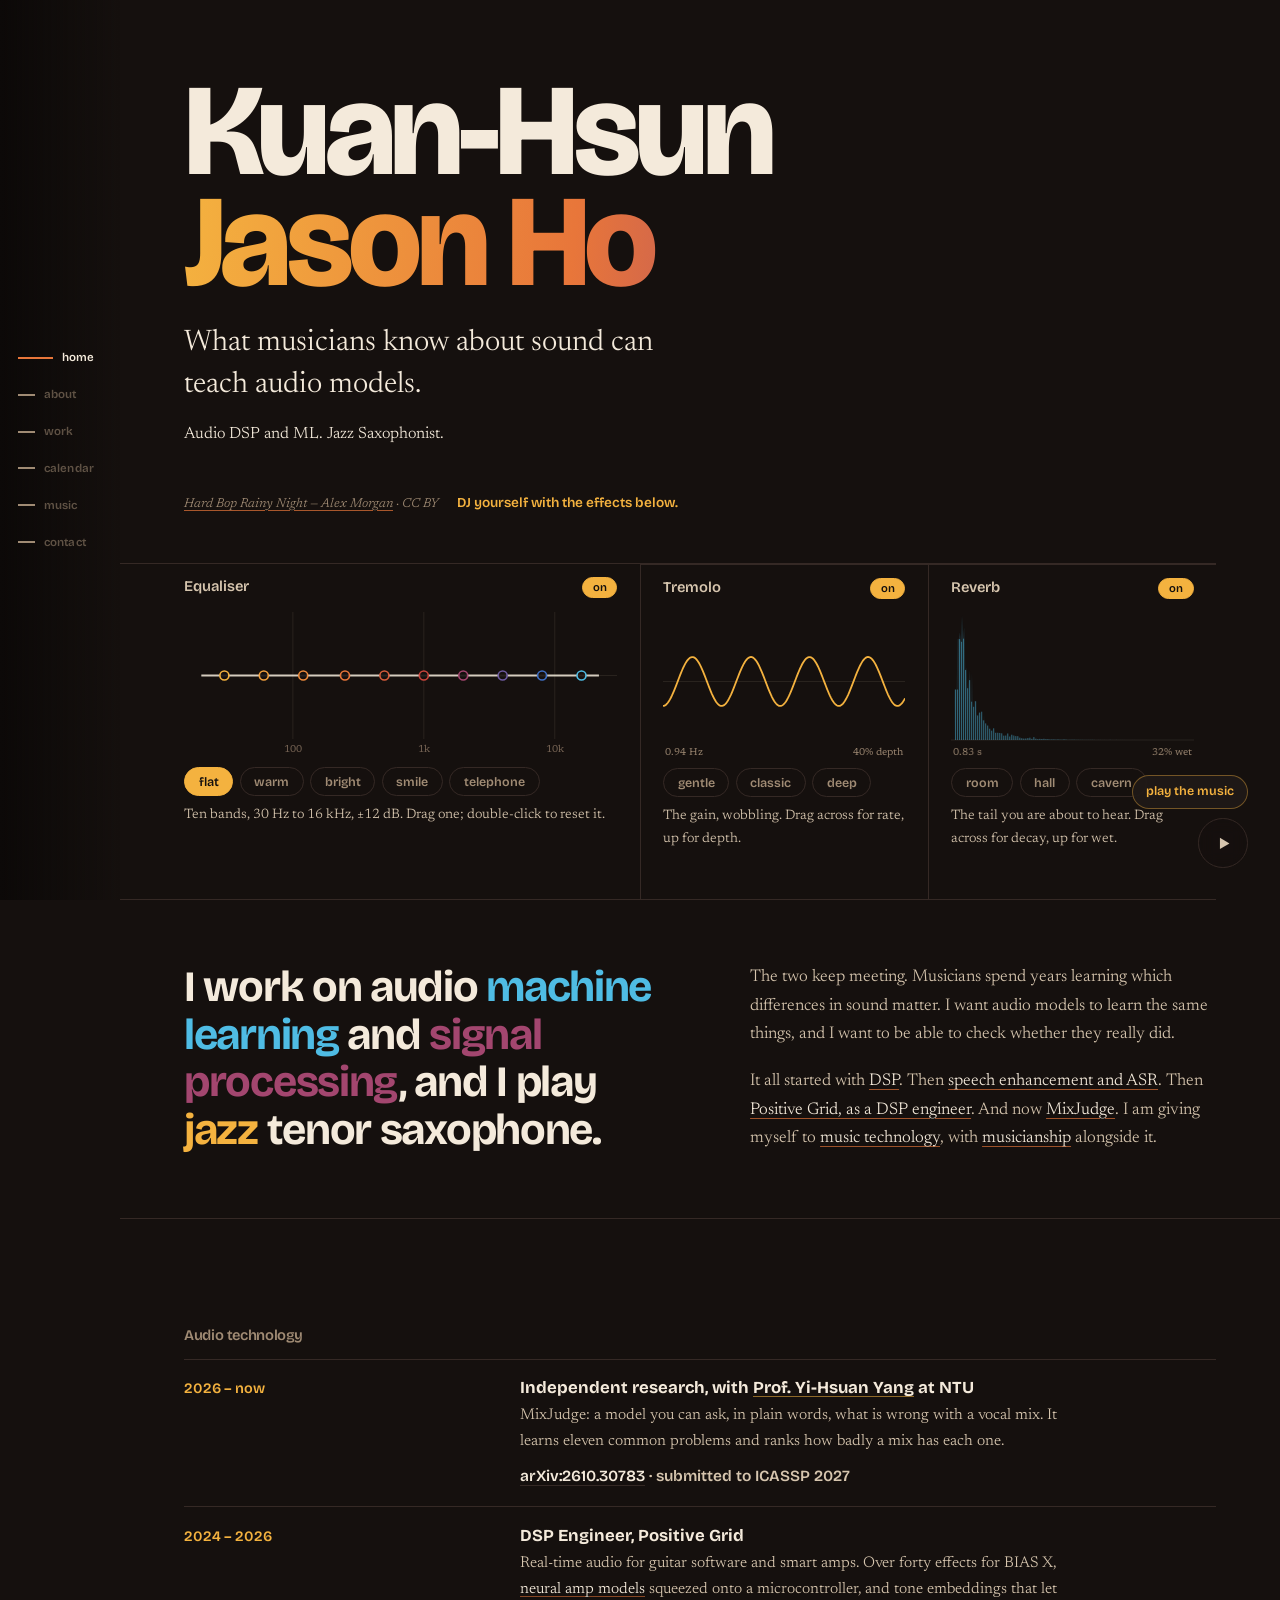
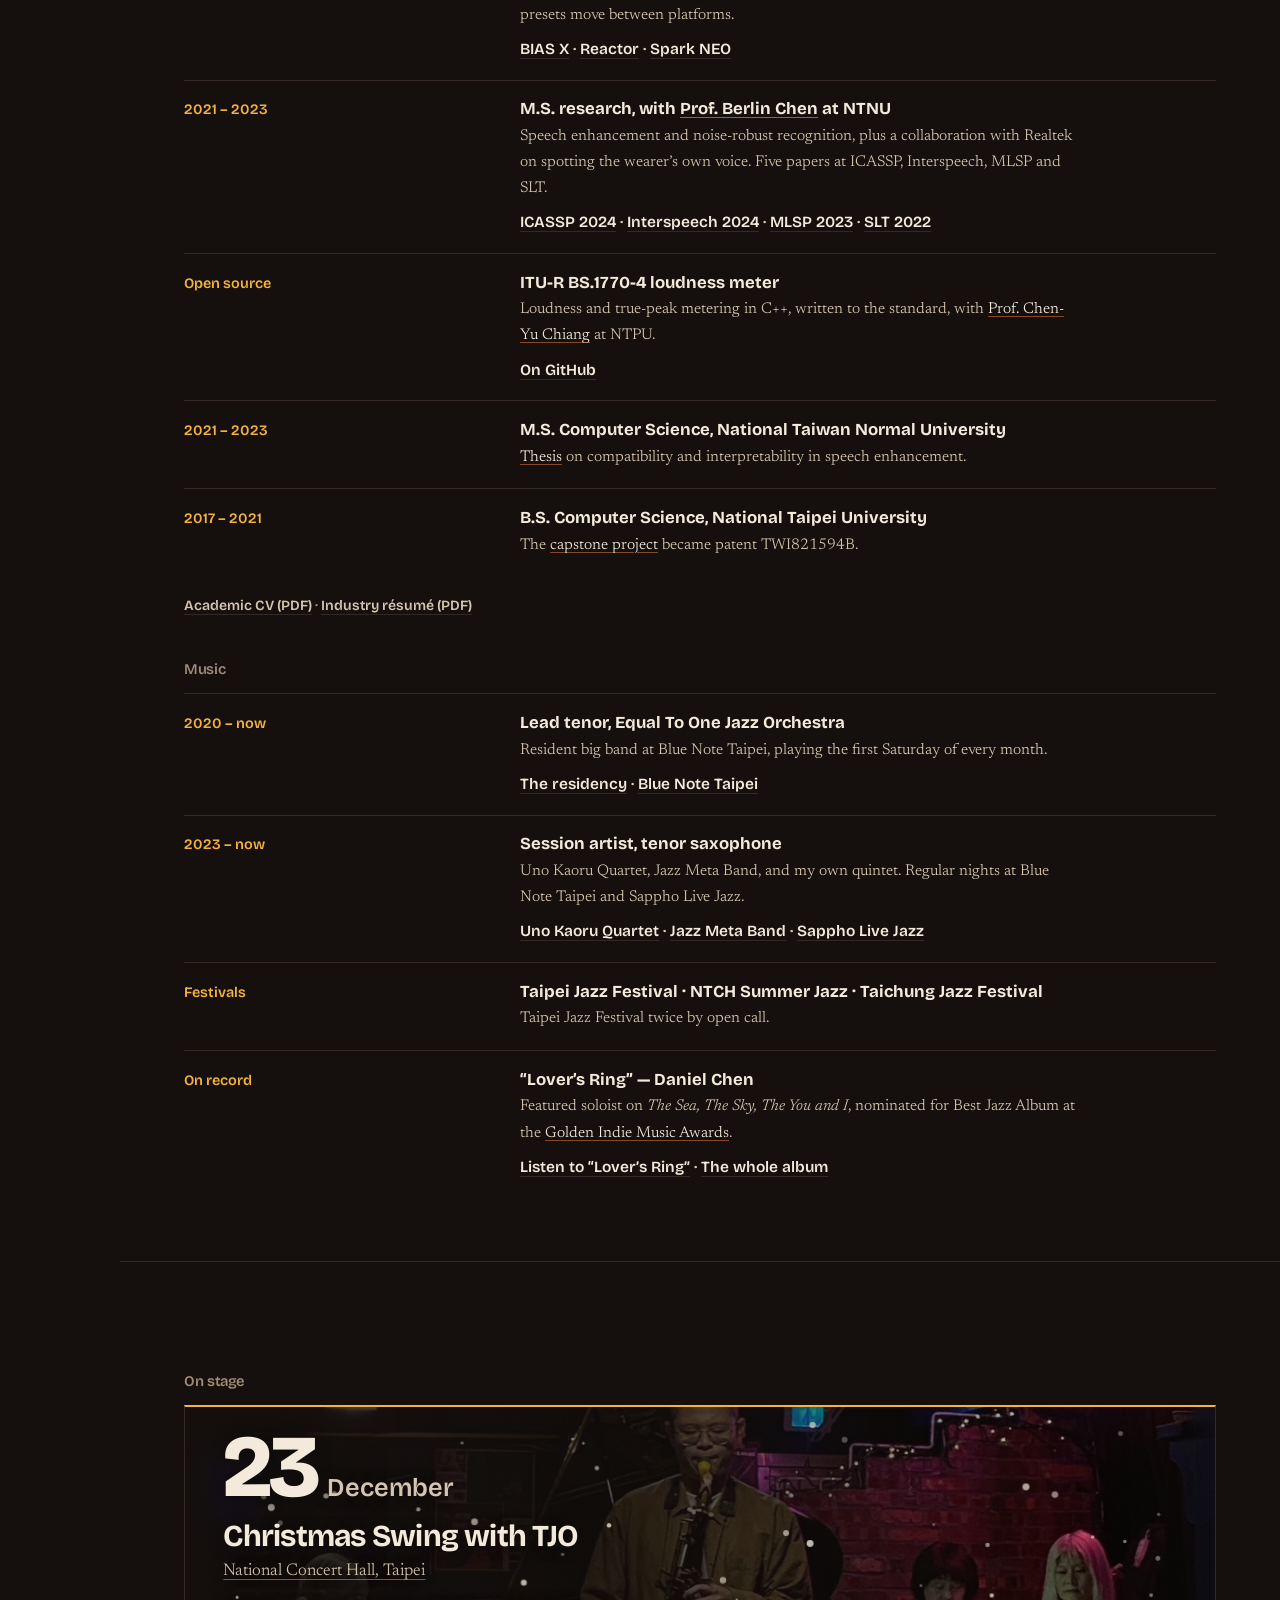
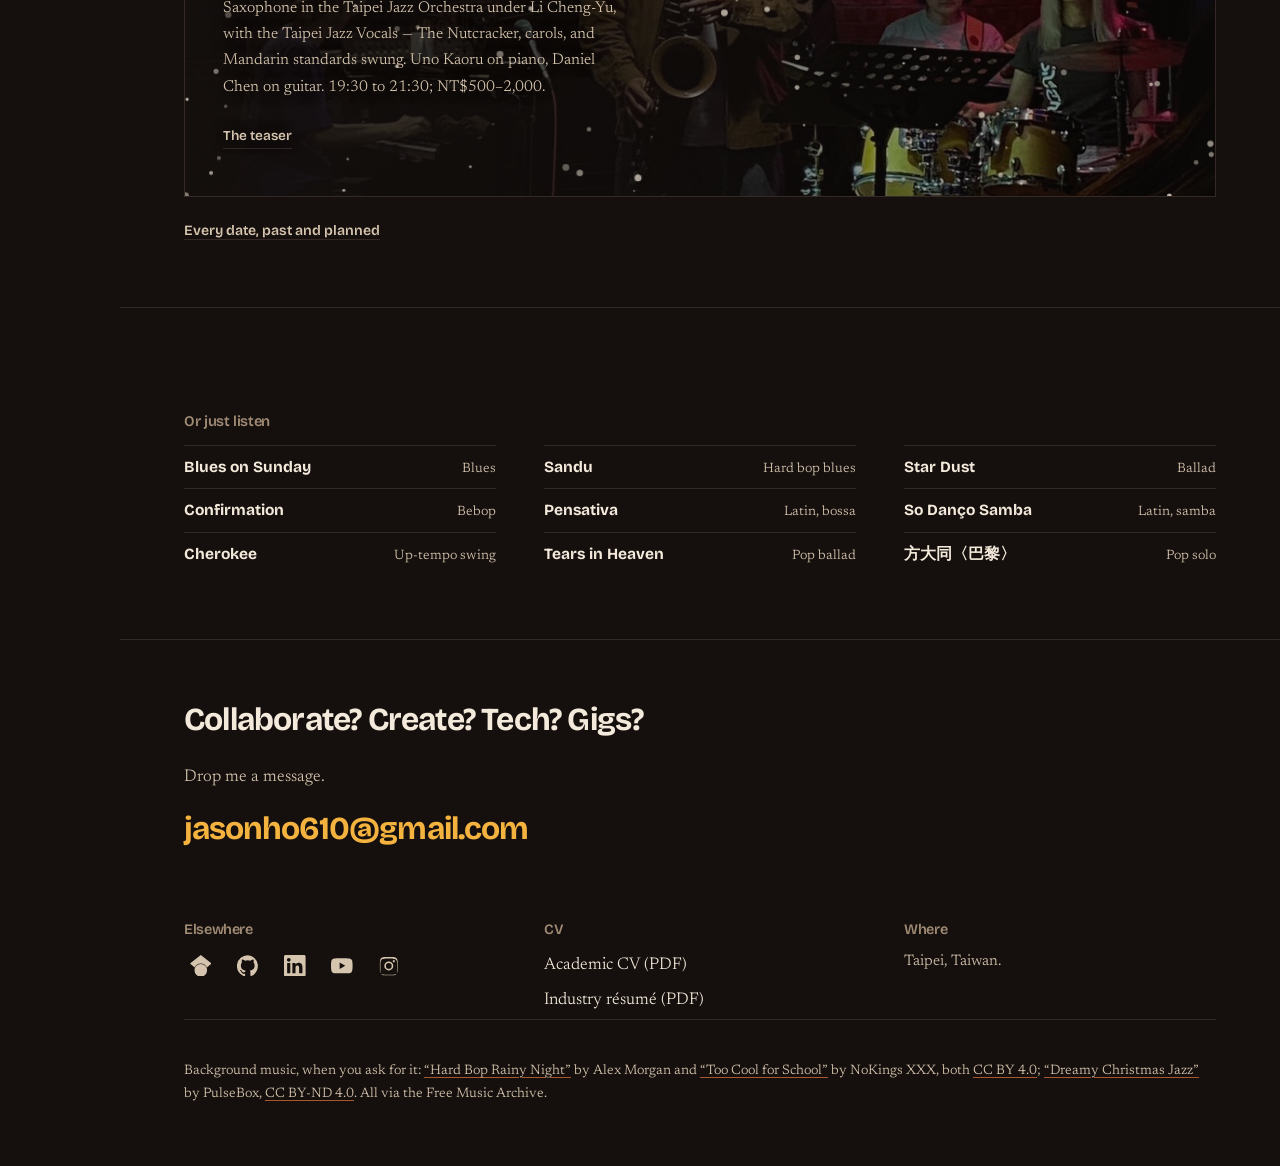
==== commit 6612658d: "Give the front page six sections you can link to The gig card and the listening list were buried ins" ====
--- a/index.html
+++ b/index.html
@@ -13,28 +13,30 @@
 <link rel="preconnect" href="https://fonts.googleapis.com">
 <link rel="preconnect" href="https://fonts.gstatic.com" crossorigin>
 <link href="https://fonts.googleapis.com/css2?family=Bricolage+Grotesque:opsz,wght@12..96,600;12..96,700;12..96,800&family=Newsreader:ital,opsz,wght@0,6..72,300;0,6..72,400;0,6..72,600;1,6..72,300;1,6..72,400&display=swap" rel="stylesheet">
-<link rel="stylesheet" href="assets/css/site.css?v=73">
+<link rel="stylesheet" href="assets/css/site.css?v=74">
 </head>
 <body>
 
 <nav class="rail" data-nav aria-label="Sections">
-  <a href="#top"     style="--tick:var(--band-1)"><span class="rail-label">top</span></a>
-  <a href="#about"   style="--tick:var(--band-2)"><span class="rail-label">about</span></a>
-  <a href="#work"    style="--tick:var(--band-4)"><span class="rail-label">work</span></a>
-  <a href="calendar.html" data-watch="onstage" style="--tick:var(--band-6)"><span class="rail-label">calendar</span></a>
-  <a href="#contact" style="--tick:var(--band-1)"><span class="rail-label">contact</span></a>
+  <a href="#home"     style="--tick:var(--band-2)"><span class="rail-label">home</span></a>
+  <a href="#about"    style="--tick:var(--band-5)"><span class="rail-label">about</span></a>
+  <a href="#work"     style="--tick:var(--band-4)"><span class="rail-label">work</span></a>
+  <a href="#calendar" style="--tick:var(--band-6)"><span class="rail-label">calendar</span></a>
+  <a href="#music"    style="--tick:var(--band-1)"><span class="rail-label">music</span></a>
+  <a href="#contact"  style="--tick:var(--band-3)"><span class="rail-label">contact</span></a>
 </nav>
 
 <div class="page">
 <nav class="topbar" data-nav aria-label="Sections">
-  <a href="#top">top</a>
+  <a href="#home">home</a>
   <a href="#about">about</a>
   <a href="#work">work</a>
-  <a href="calendar.html" data-watch="onstage">calendar</a>
+  <a href="#calendar">calendar</a>
+  <a href="#music">music</a>
   <a href="#contact">contact</a>
 </nav>
 
-<header class="hero" id="top">
+<header class="hero" id="home">
   <div class="wrap">
     <h1 class="hero-name">
       <span class="given">Kuan-Hsun</span>
@@ -203,12 +205,17 @@
     </ul>
   </div>
 
-  <div class="onstage" id="onstage">
+</section>
+
+<section id="calendar" class="wrap">
+  <div class="onstage">
     <h3>On stage</h3>
     <div id="next-up"></div>
     <p class="more"><a href="calendar.html">Every date, past and planned</a></p>
   </div>
-
+</section>
+
+<section id="music" class="wrap">
   <div class="picks listen-list">
     <h3>Or just listen</h3>
     <ul>
@@ -272,9 +279,9 @@
 </div>
 
 
-<script src="assets/js/events.js?v=73"></script>
-<script src="assets/js/calendar.js?v=73"></script>
-<script src="assets/js/fx.js?v=73"></script>
-<script src="assets/js/stage.js?v=73"></script>
+<script src="assets/js/events.js?v=74"></script>
+<script src="assets/js/calendar.js?v=74"></script>
+<script src="assets/js/fx.js?v=74"></script>
+<script src="assets/js/stage.js?v=74"></script>
 </body>
 </html>
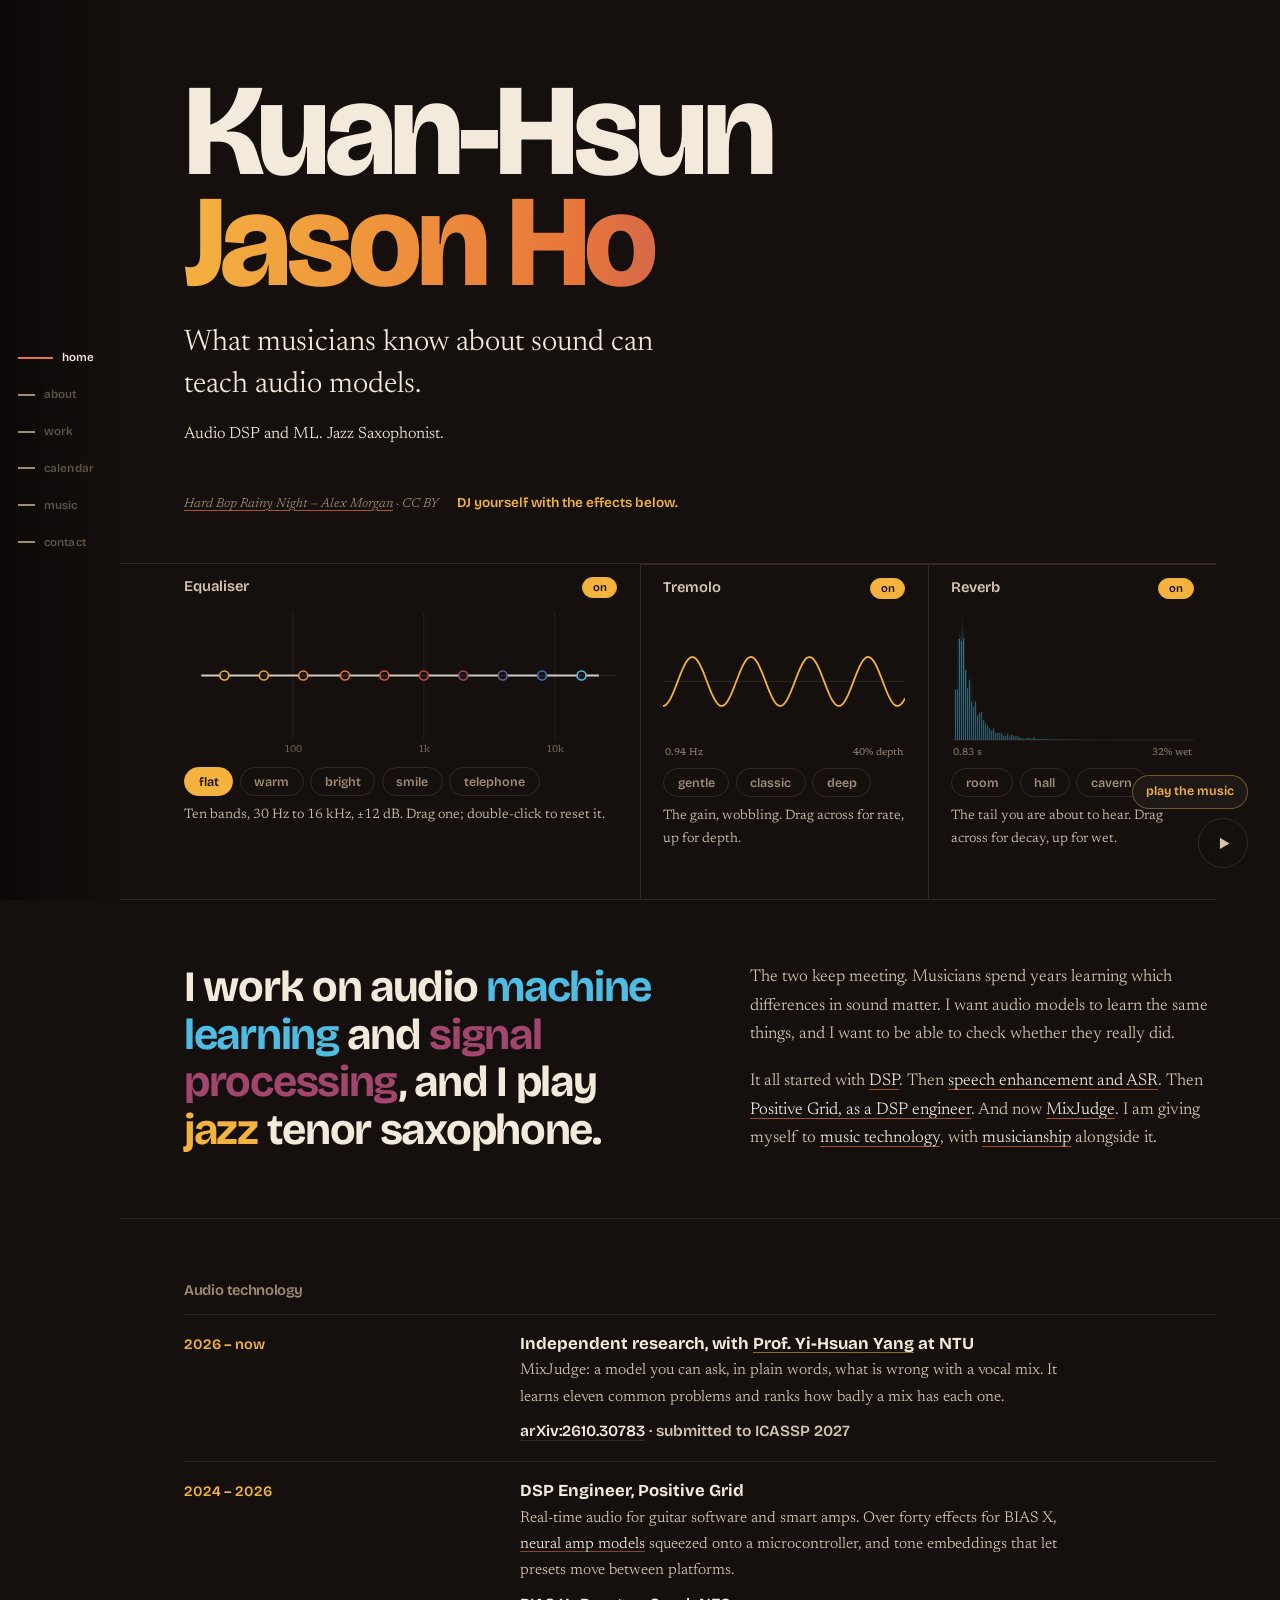
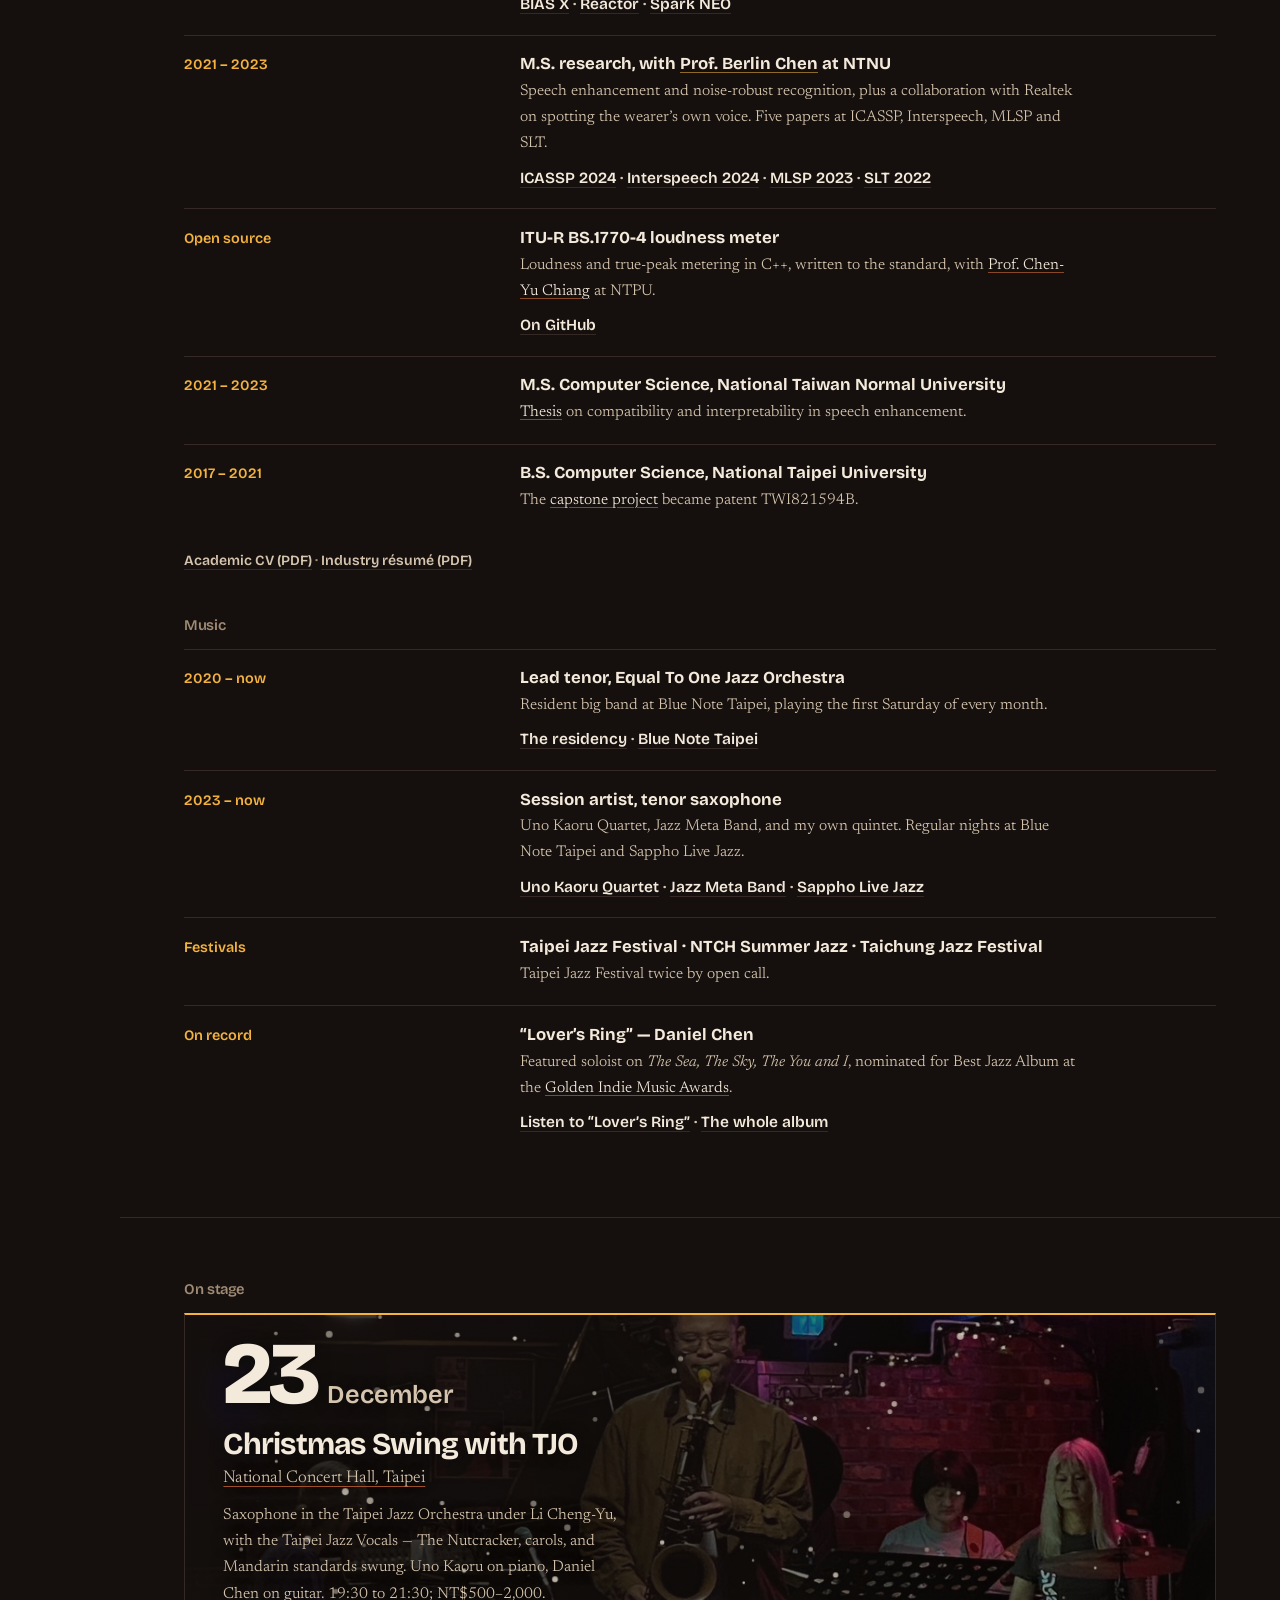
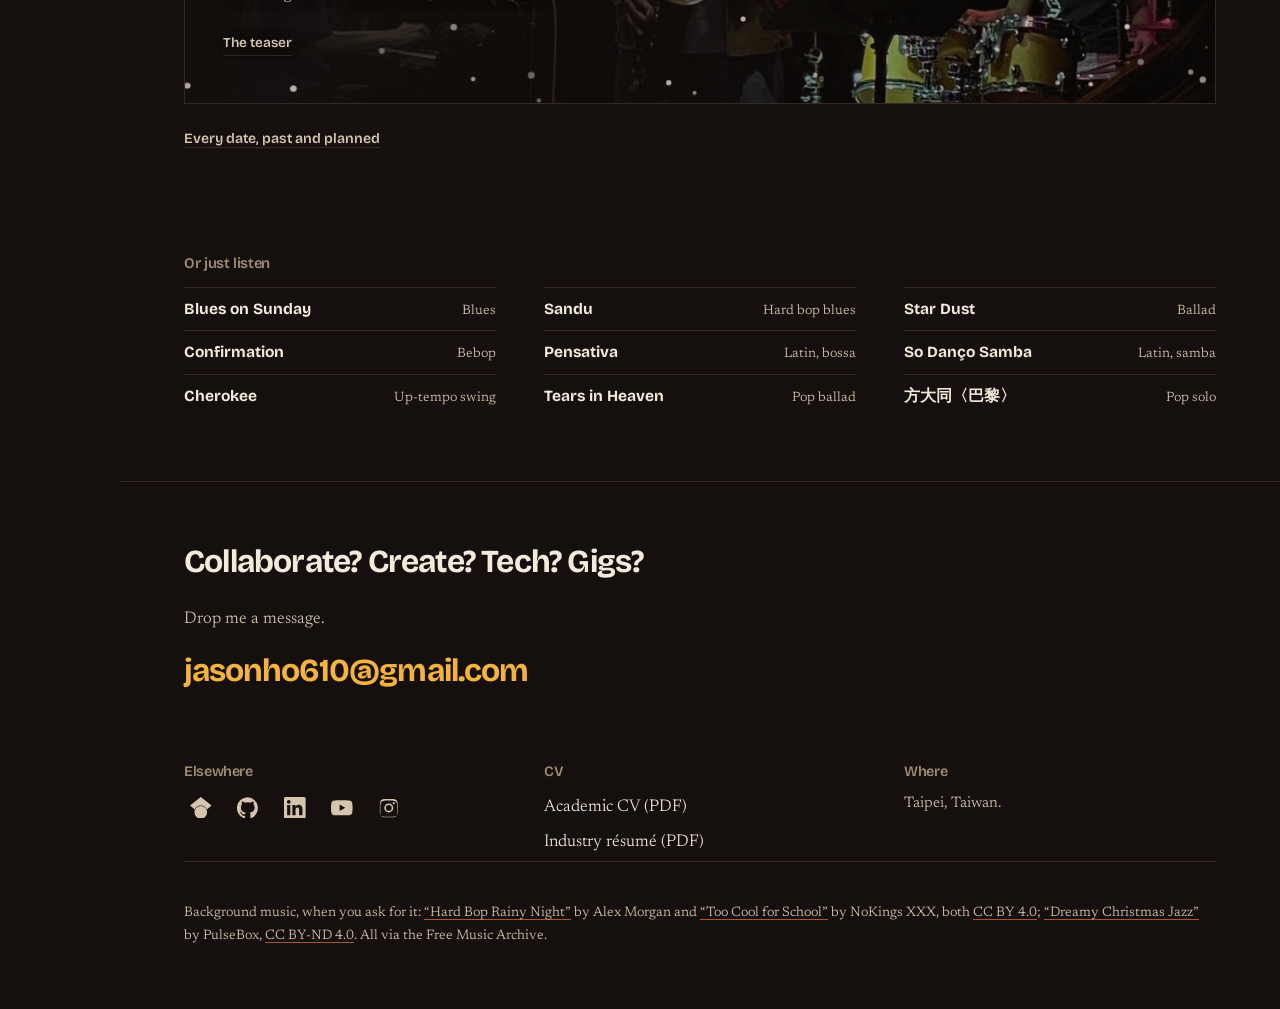
==== commit c1c4e6fc: "Close the gaps the split opened Each of those blocks carried a top margin from when they all lived i" ====
--- a/index.html
+++ b/index.html
@@ -13,7 +13,7 @@
 <link rel="preconnect" href="https://fonts.googleapis.com">
 <link rel="preconnect" href="https://fonts.gstatic.com" crossorigin>
 <link href="https://fonts.googleapis.com/css2?family=Bricolage+Grotesque:opsz,wght@12..96,600;12..96,700;12..96,800&family=Newsreader:ital,opsz,wght@0,6..72,300;0,6..72,400;0,6..72,600;1,6..72,300;1,6..72,400&display=swap" rel="stylesheet">
-<link rel="stylesheet" href="assets/css/site.css?v=74">
+<link rel="stylesheet" href="assets/css/site.css?v=75">
 </head>
 <body>
 
@@ -279,9 +279,9 @@
 </div>
 
 
-<script src="assets/js/events.js?v=74"></script>
-<script src="assets/js/calendar.js?v=74"></script>
-<script src="assets/js/fx.js?v=74"></script>
-<script src="assets/js/stage.js?v=74"></script>
+<script src="assets/js/events.js?v=75"></script>
+<script src="assets/js/calendar.js?v=75"></script>
+<script src="assets/js/fx.js?v=75"></script>
+<script src="assets/js/stage.js?v=75"></script>
 </body>
 </html>
--- a/assets/css/site.css
+++ b/assets/css/site.css
@@ -94,6 +94,15 @@
 section { padding-block: clamp(2.6rem, 5vw, 4.2rem); }
 section + section { border-top: 1px solid var(--line); }
 section:last-of-type { padding-bottom: clamp(2rem, 4vw, 3rem); }
+/* .experience, .onstage and .picks each carry a top margin from when they
+   shared one section. Opening a section, the padding already does that work
+   and the two stack into a gap twice the size it should be. */
+section > .experience:first-child,
+section > .onstage:first-child,
+section > .picks:first-child { margin-top: 0; }
+/* the listening list belongs with the gig card rather than opening a chapter
+   of its own, so no rule between them and the old gap is kept */
+#music { border-top: 0; padding-top: clamp(1.8rem, 3.5vw, 2.6rem); }
 
 .section-head { display: flex; align-items: baseline; gap: 1rem; margin-bottom: 1.7rem; flex-wrap: wrap; }
 .section-head h2 { font-size: clamp(1.9rem, 4.2vw, 3.1rem); }
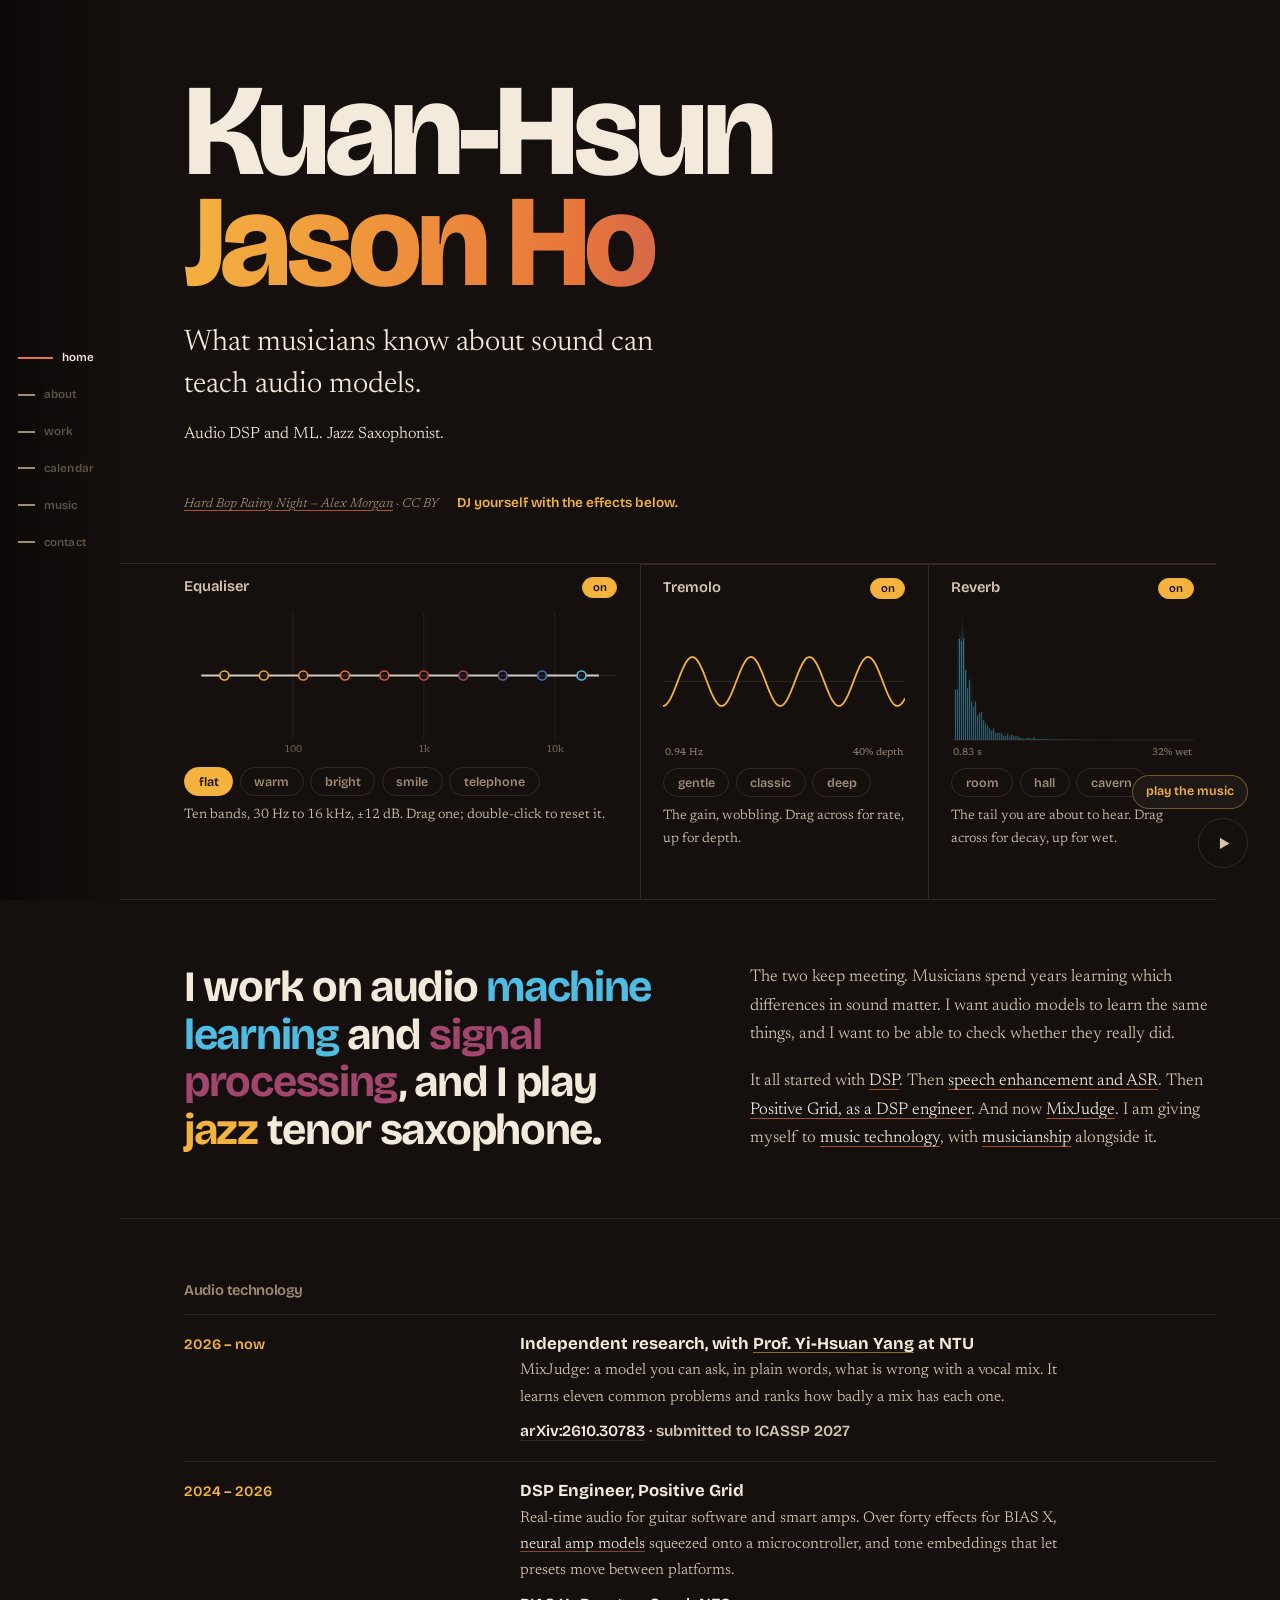
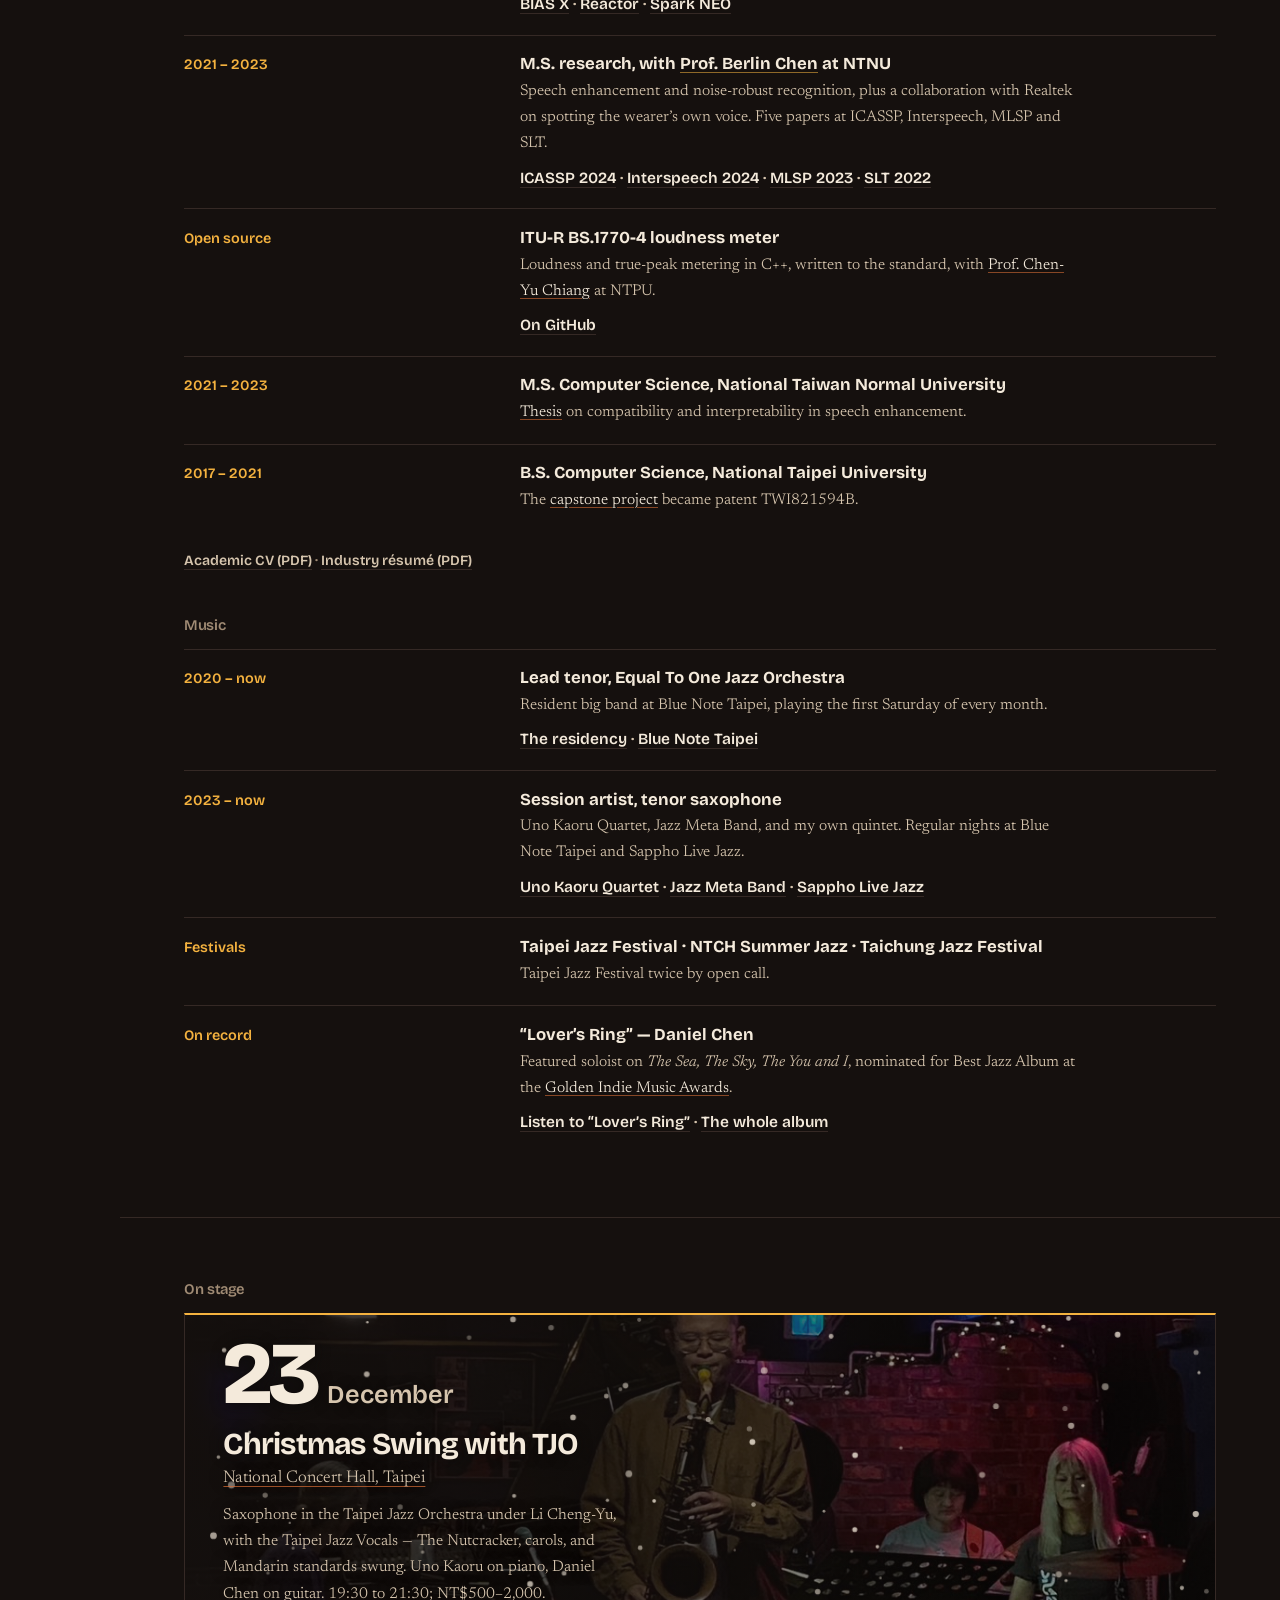
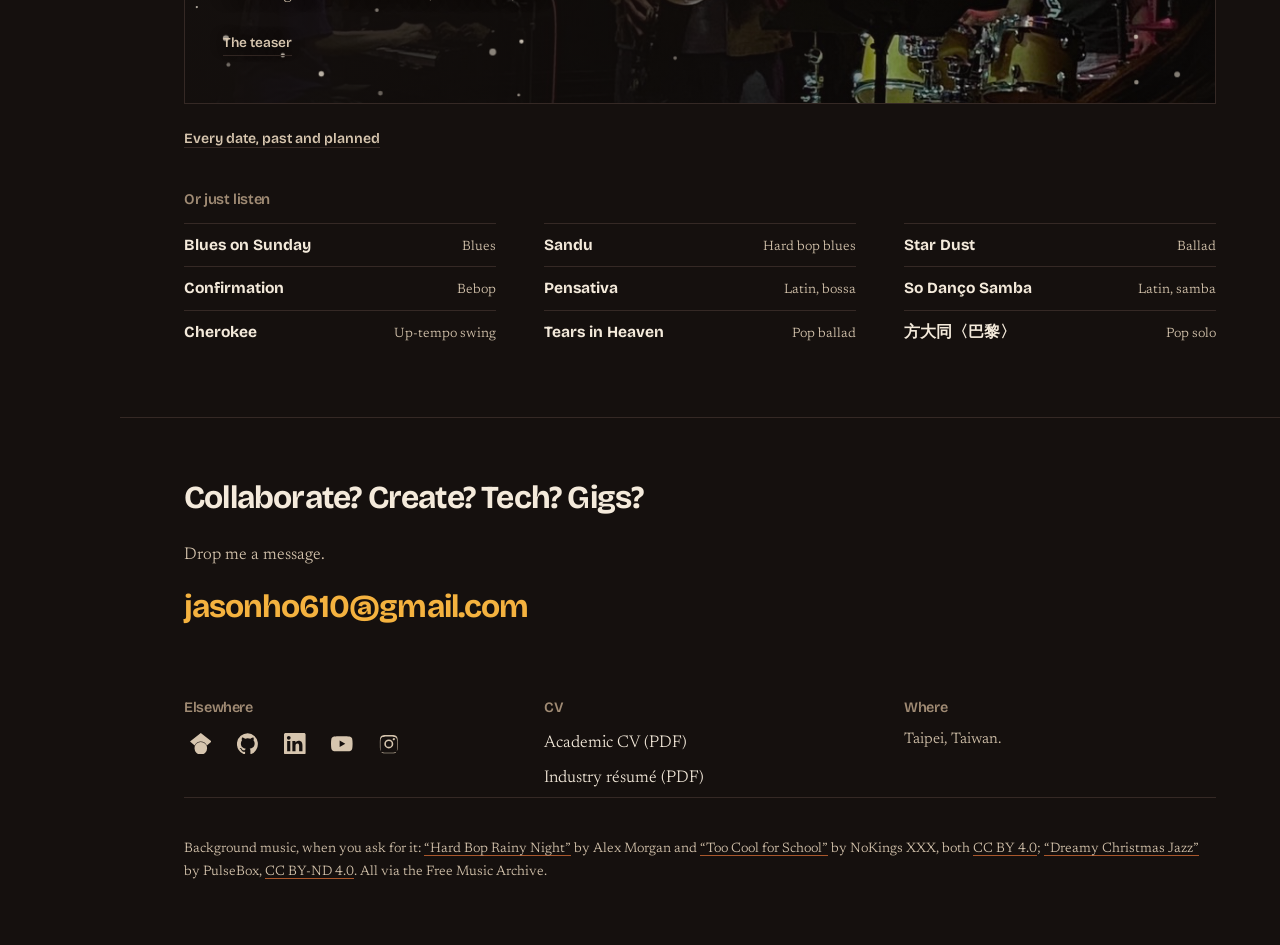
==== commit 19ab0ad5: "Drop the padding under the gig card too With the rule gone the two sections' padding still met in th" ====
--- a/index.html
+++ b/index.html
@@ -13,7 +13,7 @@
 <link rel="preconnect" href="https://fonts.googleapis.com">
 <link rel="preconnect" href="https://fonts.gstatic.com" crossorigin>
 <link href="https://fonts.googleapis.com/css2?family=Bricolage+Grotesque:opsz,wght@12..96,600;12..96,700;12..96,800&family=Newsreader:ital,opsz,wght@0,6..72,300;0,6..72,400;0,6..72,600;1,6..72,300;1,6..72,400&display=swap" rel="stylesheet">
-<link rel="stylesheet" href="assets/css/site.css?v=75">
+<link rel="stylesheet" href="assets/css/site.css?v=76">
 </head>
 <body>
 
@@ -279,9 +279,9 @@
 </div>
 
 
-<script src="assets/js/events.js?v=75"></script>
-<script src="assets/js/calendar.js?v=75"></script>
-<script src="assets/js/fx.js?v=75"></script>
-<script src="assets/js/stage.js?v=75"></script>
+<script src="assets/js/events.js?v=76"></script>
+<script src="assets/js/calendar.js?v=76"></script>
+<script src="assets/js/fx.js?v=76"></script>
+<script src="assets/js/stage.js?v=76"></script>
 </body>
 </html>
--- a/assets/css/site.css
+++ b/assets/css/site.css
@@ -102,6 +102,7 @@
 section > .picks:first-child { margin-top: 0; }
 /* the listening list belongs with the gig card rather than opening a chapter
    of its own, so no rule between them and the old gap is kept */
+#calendar { padding-bottom: 0; }
 #music { border-top: 0; padding-top: clamp(1.8rem, 3.5vw, 2.6rem); }
 
 .section-head { display: flex; align-items: baseline; gap: 1rem; margin-bottom: 1.7rem; flex-wrap: wrap; }
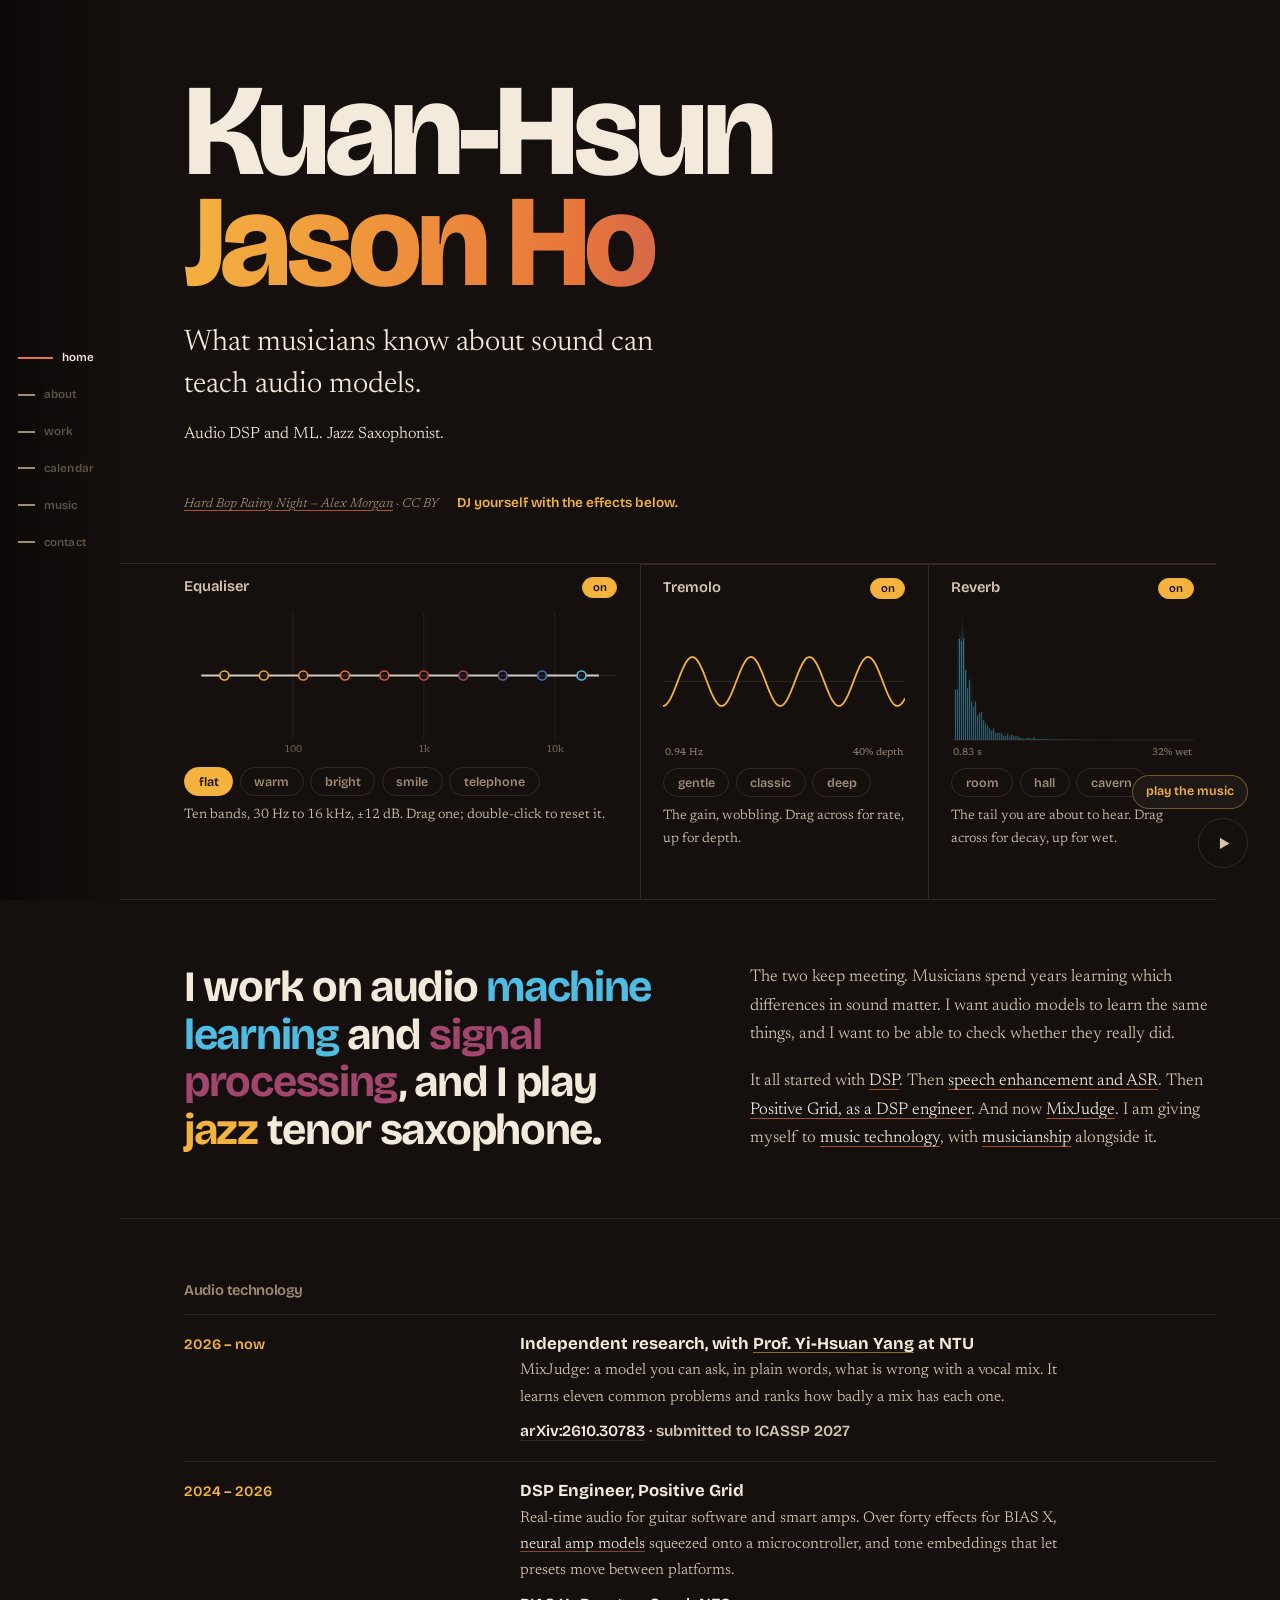
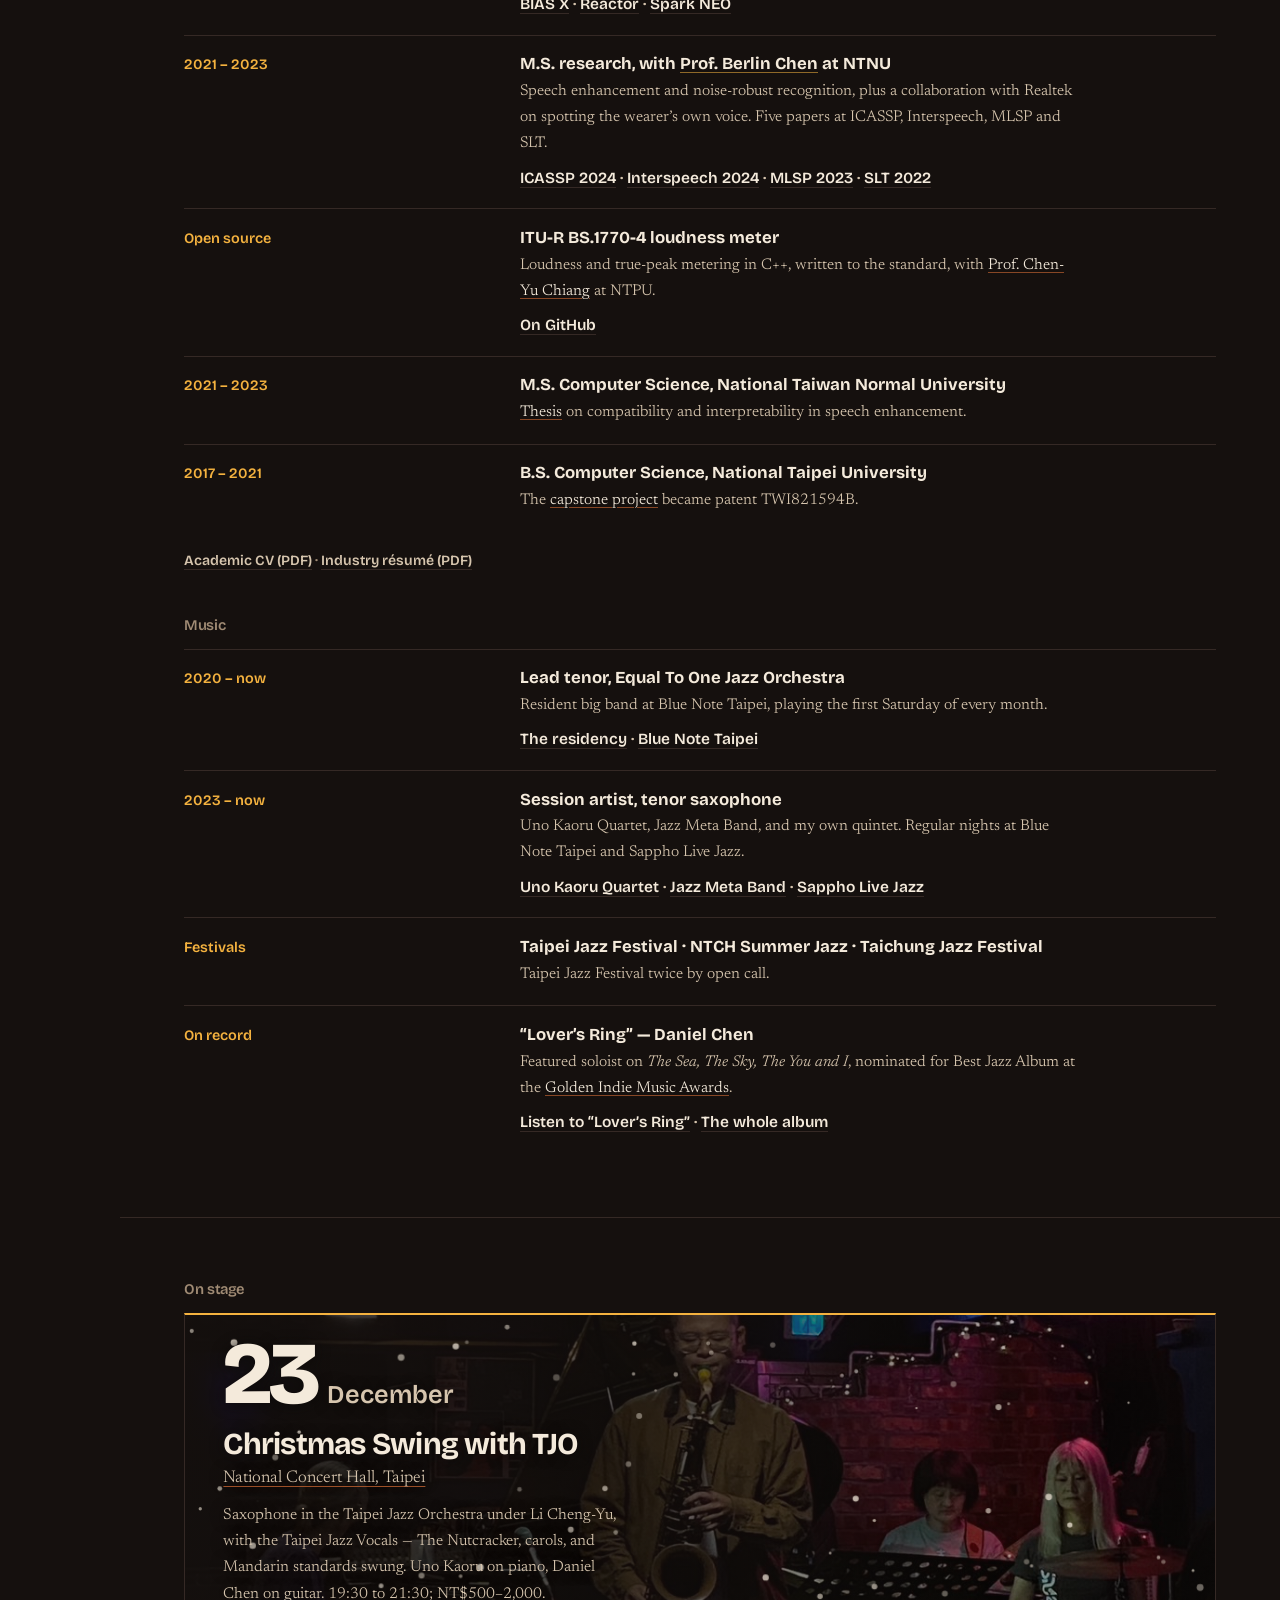
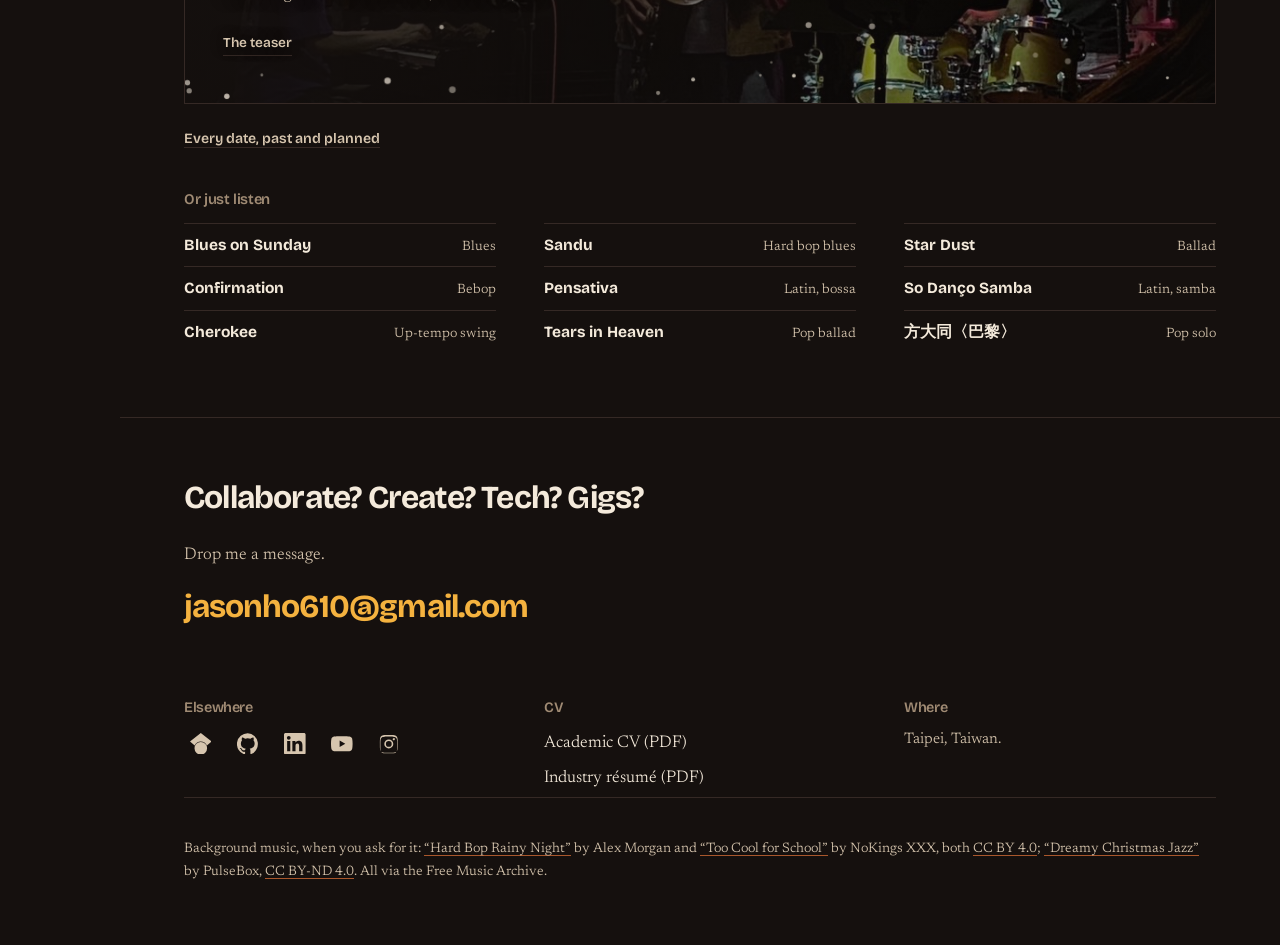
==== commit 691d3b76: "Guesting with the Uno Kaoru Quartet, 28 November Saturday residency at the Blue Note. Kaoru Uno is a" ====
--- a/index.html
+++ b/index.html
@@ -13,7 +13,7 @@
 <link rel="preconnect" href="https://fonts.googleapis.com">
 <link rel="preconnect" href="https://fonts.gstatic.com" crossorigin>
 <link href="https://fonts.googleapis.com/css2?family=Bricolage+Grotesque:opsz,wght@12..96,600;12..96,700;12..96,800&family=Newsreader:ital,opsz,wght@0,6..72,300;0,6..72,400;0,6..72,600;1,6..72,300;1,6..72,400&display=swap" rel="stylesheet">
-<link rel="stylesheet" href="assets/css/site.css?v=76">
+<link rel="stylesheet" href="assets/css/site.css?v=77">
 </head>
 <body>
 
@@ -279,9 +279,9 @@
 </div>
 
 
-<script src="assets/js/events.js?v=76"></script>
-<script src="assets/js/calendar.js?v=76"></script>
-<script src="assets/js/fx.js?v=76"></script>
-<script src="assets/js/stage.js?v=76"></script>
+<script src="assets/js/events.js?v=77"></script>
+<script src="assets/js/calendar.js?v=77"></script>
+<script src="assets/js/fx.js?v=77"></script>
+<script src="assets/js/stage.js?v=77"></script>
 </body>
 </html>
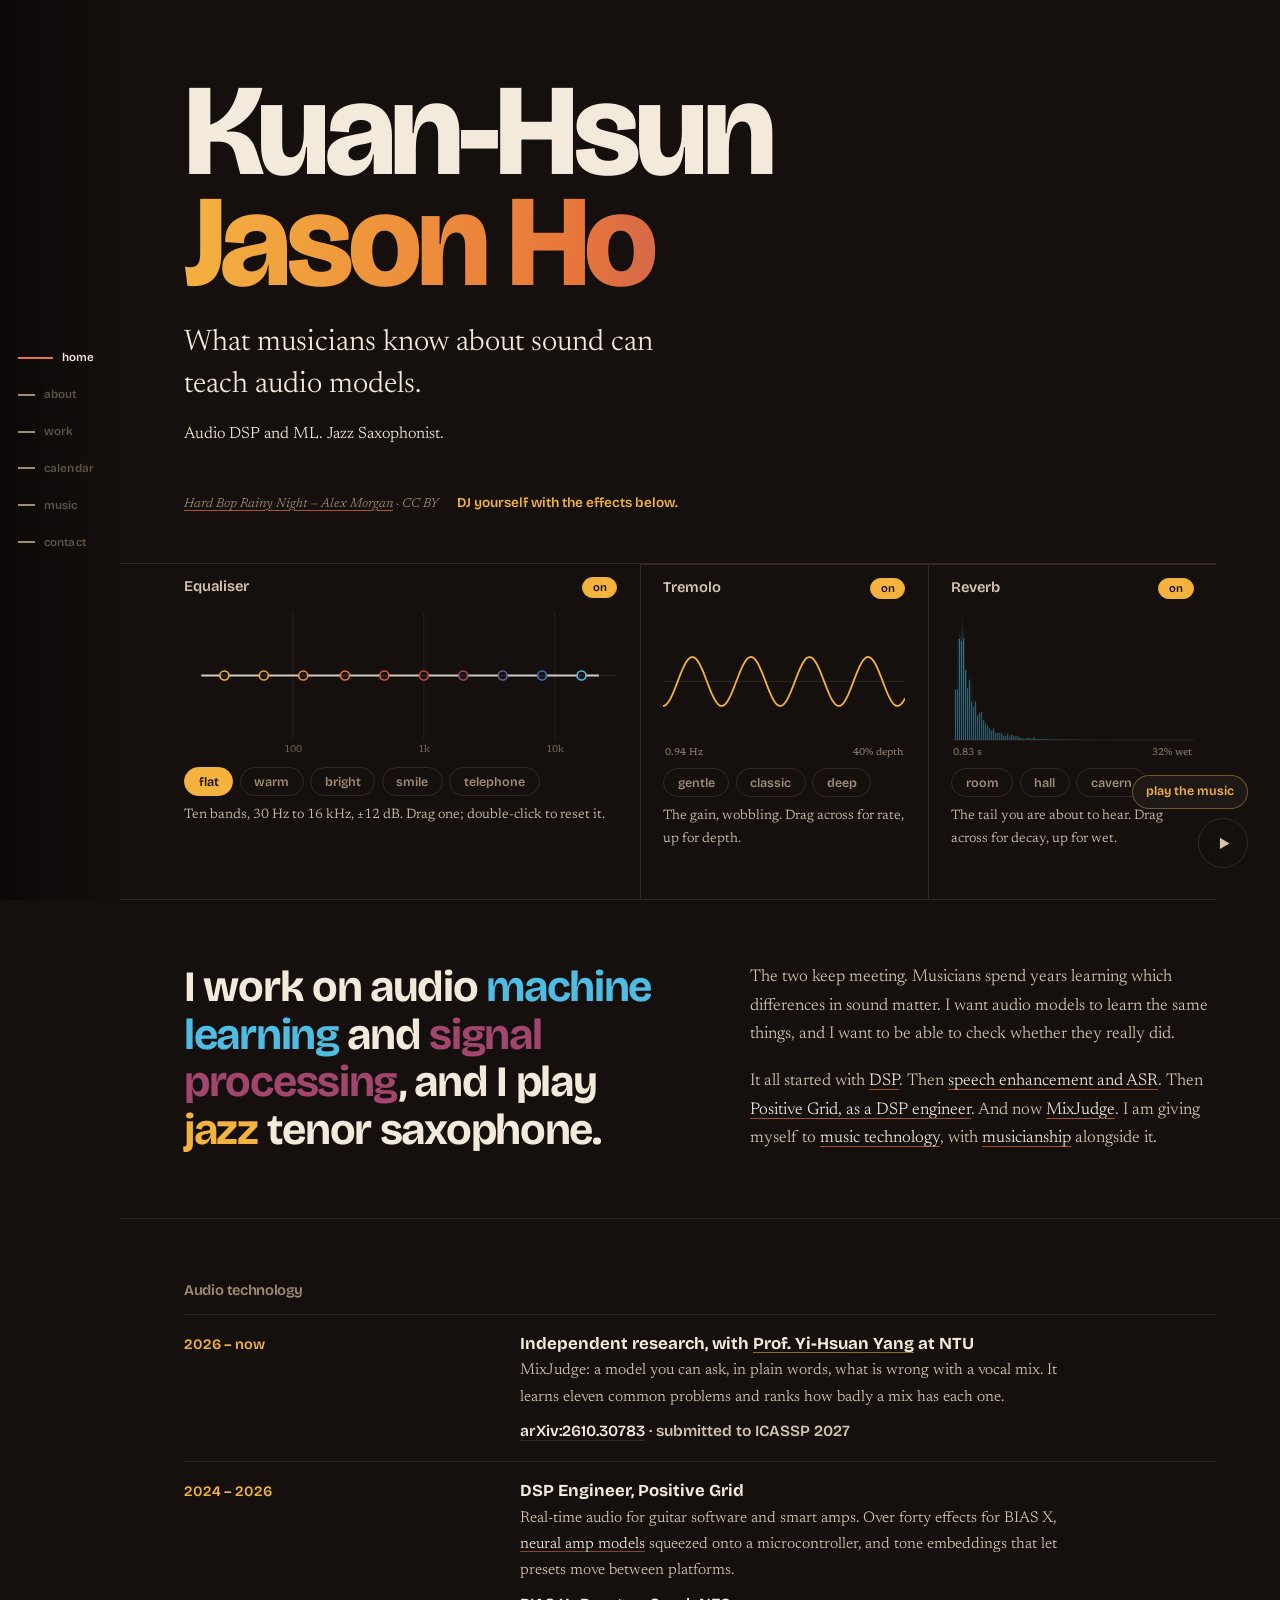
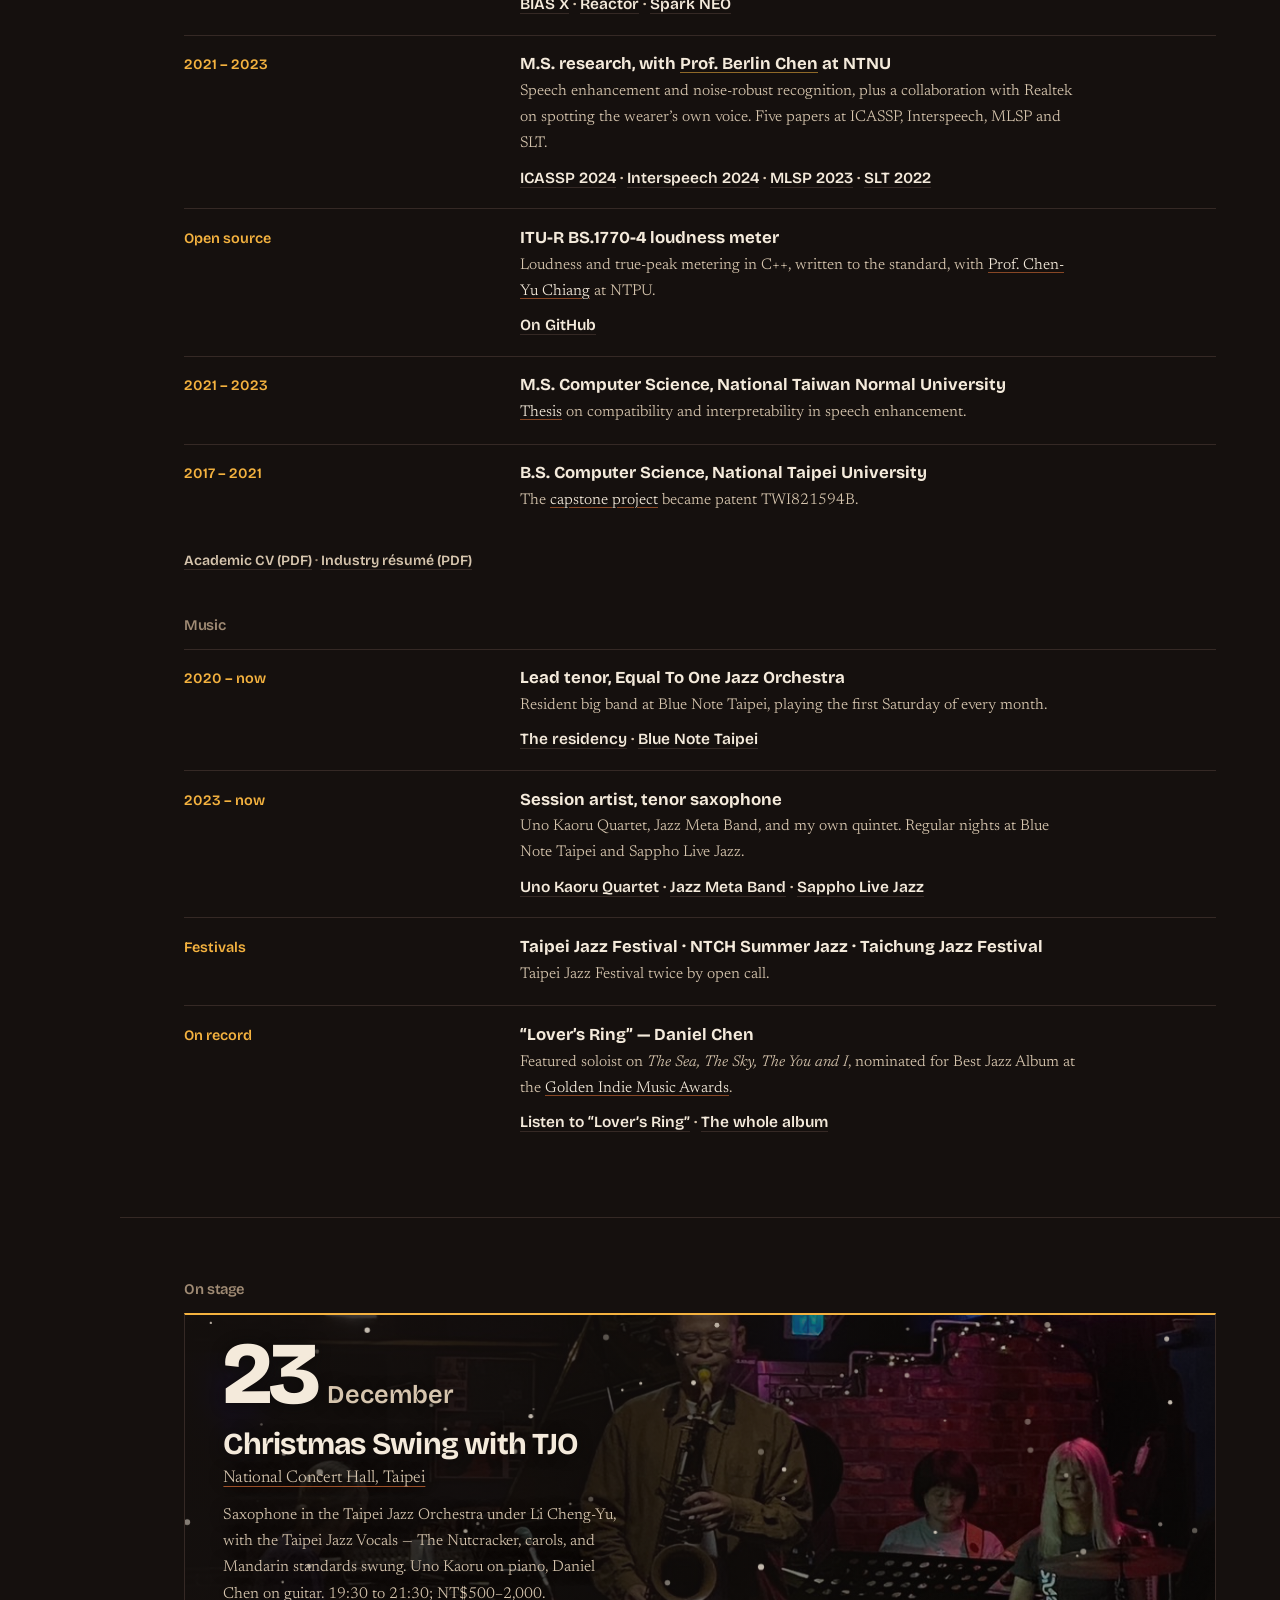
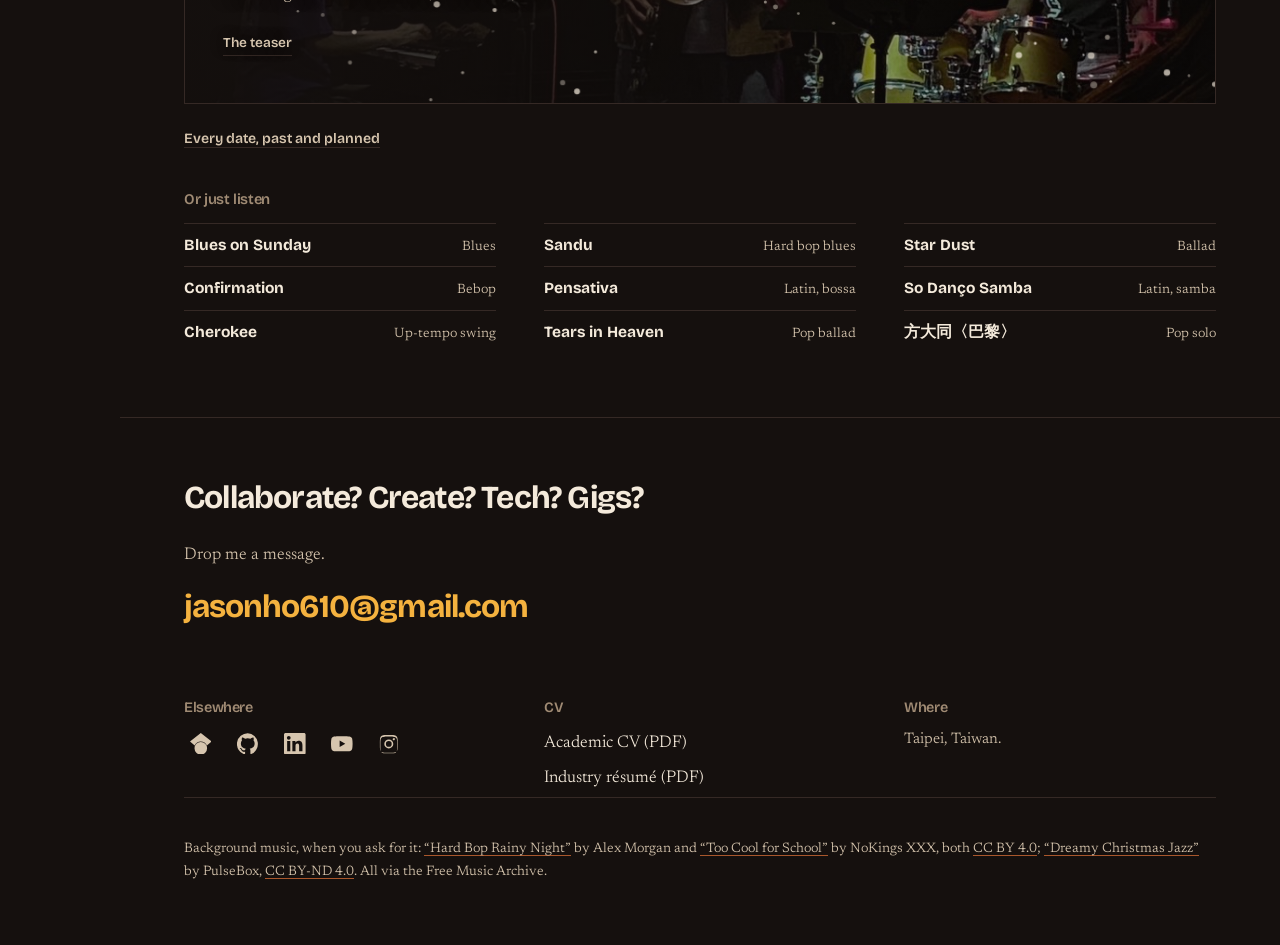
==== commit abd6e790: "Lead with the billing, then the programme Feature guest and the piano chair first, then how the venu" ====
--- a/index.html
+++ b/index.html
@@ -13,7 +13,7 @@
 <link rel="preconnect" href="https://fonts.googleapis.com">
 <link rel="preconnect" href="https://fonts.gstatic.com" crossorigin>
 <link href="https://fonts.googleapis.com/css2?family=Bricolage+Grotesque:opsz,wght@12..96,600;12..96,700;12..96,800&family=Newsreader:ital,opsz,wght@0,6..72,300;0,6..72,400;0,6..72,600;1,6..72,300;1,6..72,400&display=swap" rel="stylesheet">
-<link rel="stylesheet" href="assets/css/site.css?v=77">
+<link rel="stylesheet" href="assets/css/site.css?v=78">
 </head>
 <body>
 
@@ -279,9 +279,9 @@
 </div>
 
 
-<script src="assets/js/events.js?v=77"></script>
-<script src="assets/js/calendar.js?v=77"></script>
-<script src="assets/js/fx.js?v=77"></script>
-<script src="assets/js/stage.js?v=77"></script>
+<script src="assets/js/events.js?v=78"></script>
+<script src="assets/js/calendar.js?v=78"></script>
+<script src="assets/js/fx.js?v=78"></script>
+<script src="assets/js/stage.js?v=78"></script>
 </body>
 </html>
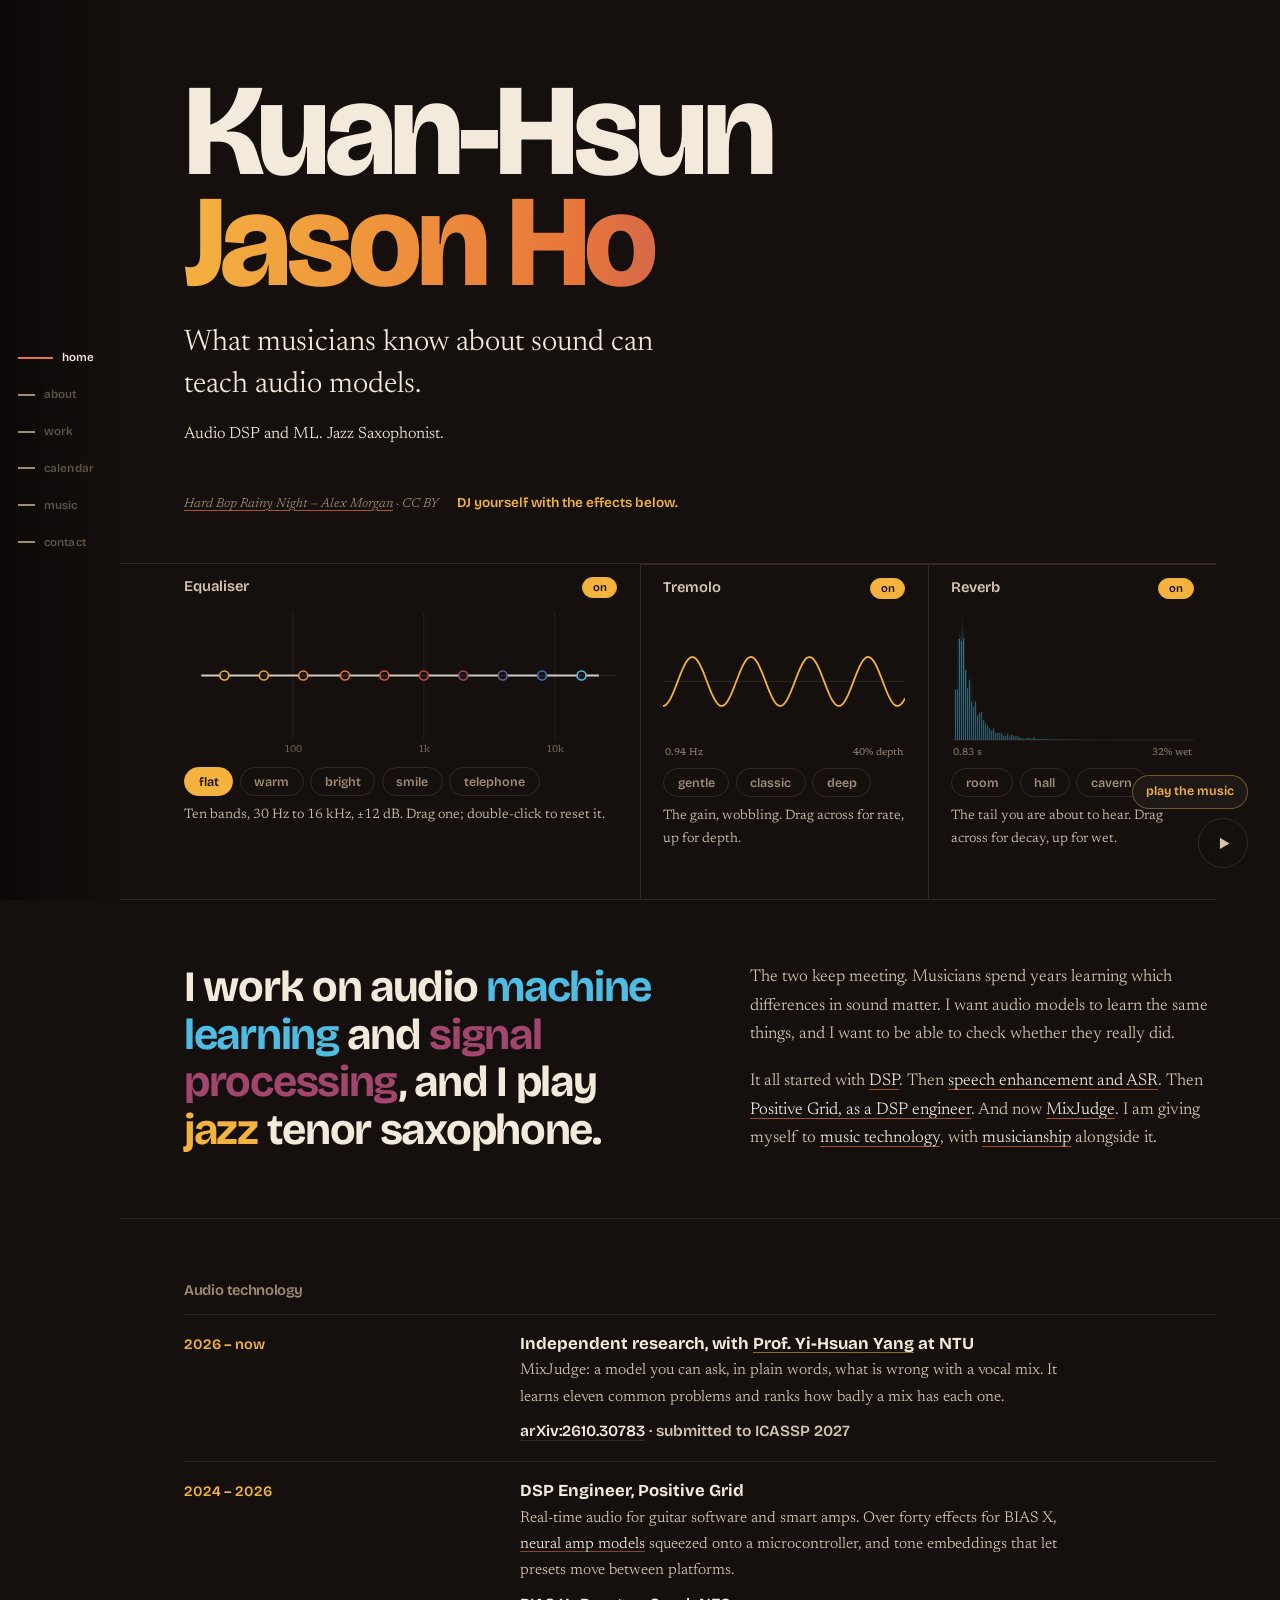
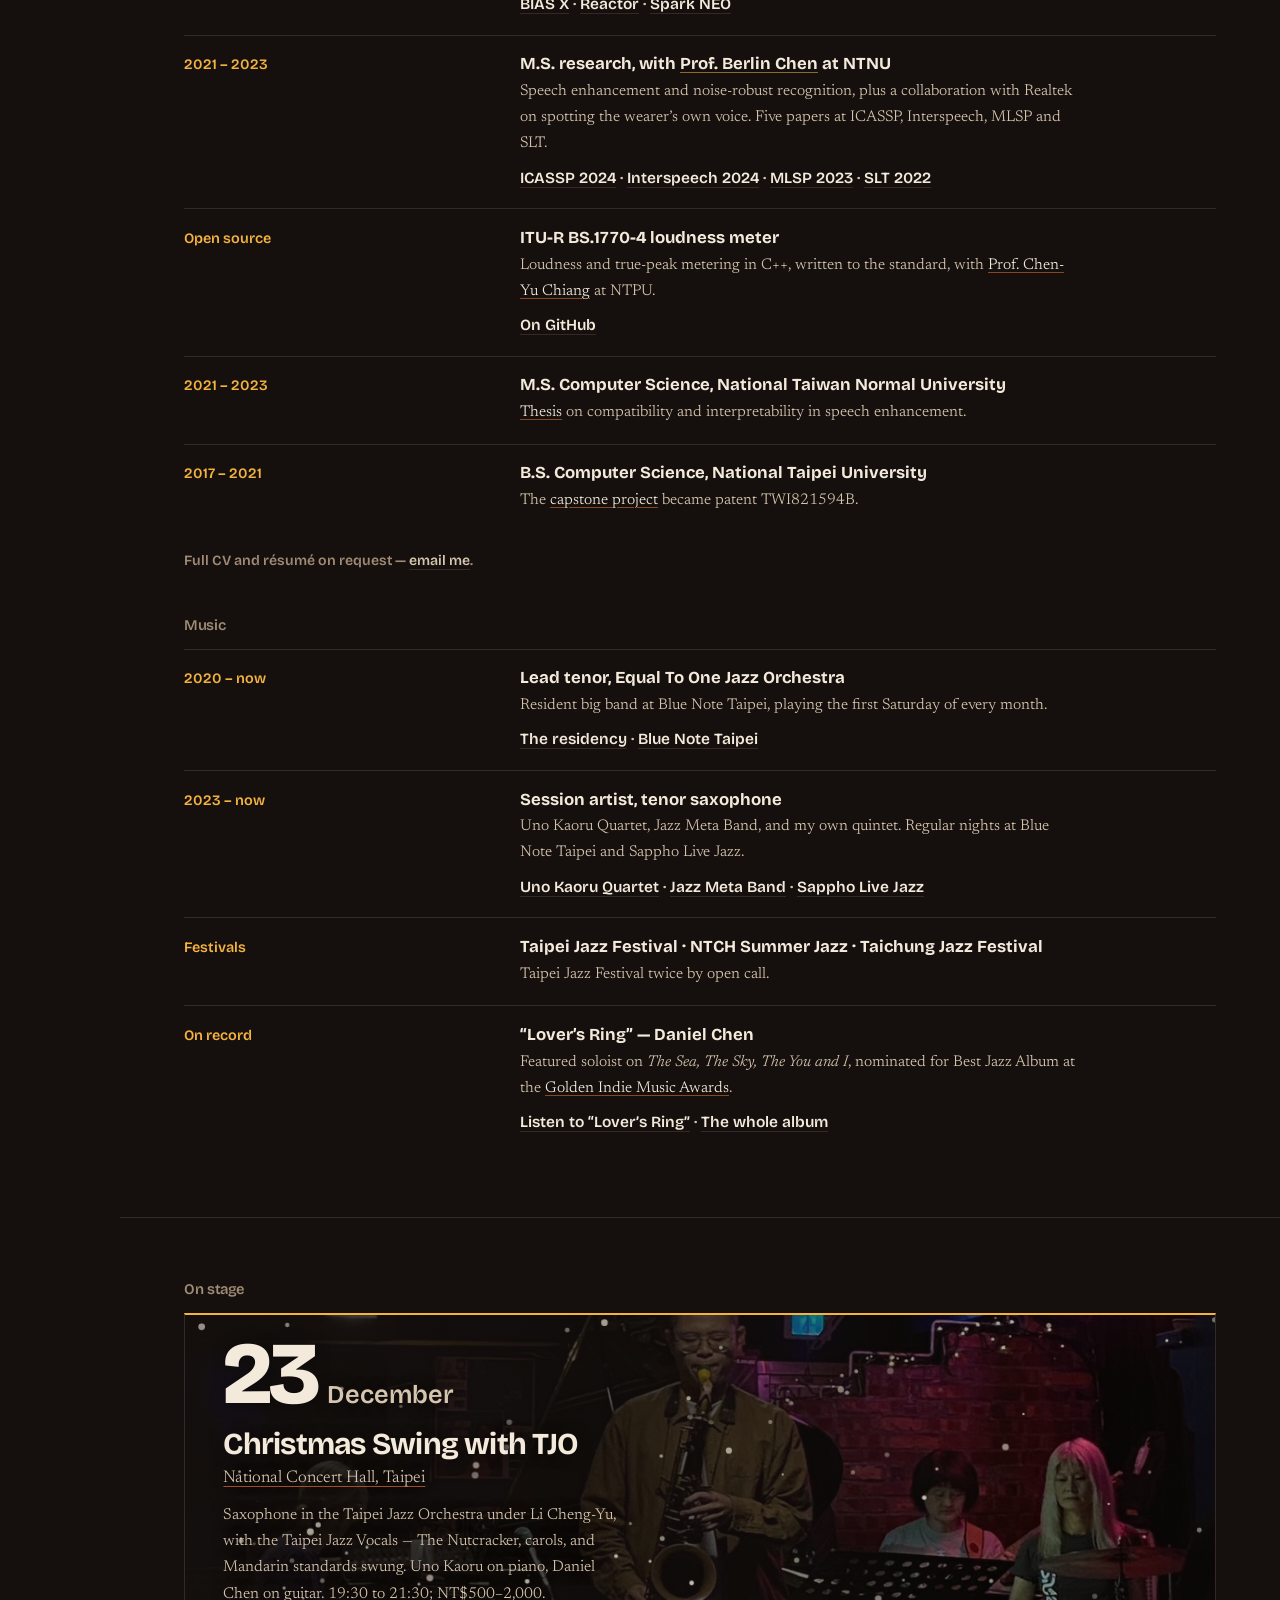
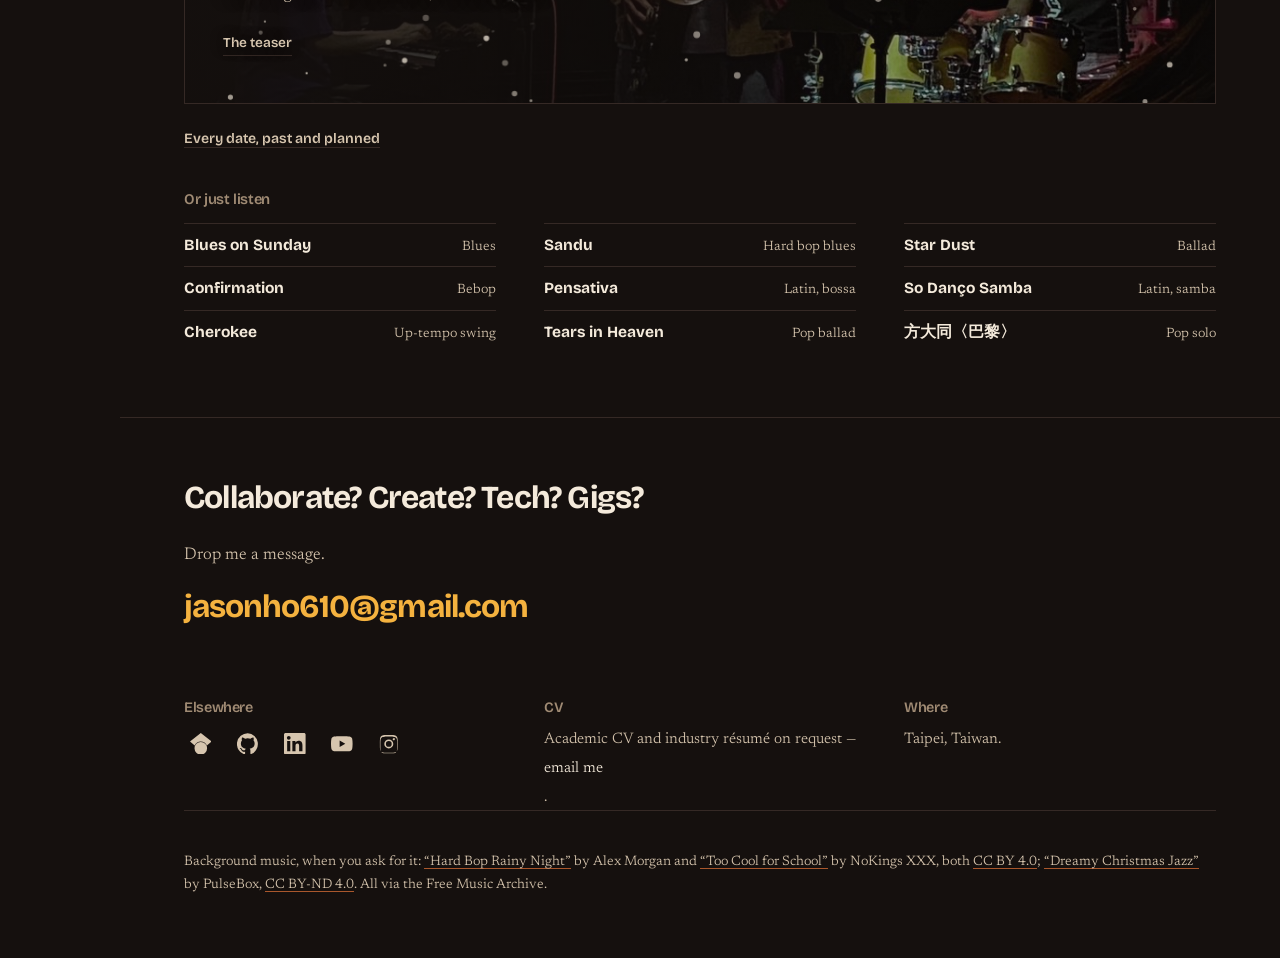
==== commit 3ecc779c: "Take the CV and résumé off the site Both PDFs stop being deployed and stop being tracked — they stay" ====
--- a/index.html
+++ b/index.html
@@ -13,7 +13,7 @@
 <link rel="preconnect" href="https://fonts.googleapis.com">
 <link rel="preconnect" href="https://fonts.gstatic.com" crossorigin>
 <link href="https://fonts.googleapis.com/css2?family=Bricolage+Grotesque:opsz,wght@12..96,600;12..96,700;12..96,800&family=Newsreader:ital,opsz,wght@0,6..72,300;0,6..72,400;0,6..72,600;1,6..72,300;1,6..72,400&display=swap" rel="stylesheet">
-<link rel="stylesheet" href="assets/css/site.css?v=78">
+<link rel="stylesheet" href="assets/css/site.css?v=79">
 </head>
 <body>
 
@@ -167,7 +167,7 @@
         </div>
       </li>
     </ul>
-    <p class="more"><a href="assets/cv/Ho_Kuan-Hsun_academic_CV.pdf">Academic CV (PDF)</a> · <a href="assets/cv/Ho_Kuan-Hsun_resume.pdf">Industry résumé (PDF)</a></p>
+    <p class="more">Full CV and résumé on request — <a href="mailto:jasonho610@gmail.com?subject=CV%20request">email me</a>.</p>
 
     <h3 class="exp-second">Music</h3>
     <ul>
@@ -261,8 +261,7 @@
     </div>
     <div>
       <h3>CV</h3>
-      <a href="assets/cv/Ho_Kuan-Hsun_academic_CV.pdf">Academic CV (PDF)</a>
-      <a href="assets/cv/Ho_Kuan-Hsun_resume.pdf">Industry résumé (PDF)</a>
+      <p class="plain">Academic CV and industry résumé on request — <a href="mailto:jasonho610@gmail.com?subject=CV%20request">email me</a>.</p>
     </div>
     <div>
       <h3>Where</h3>
@@ -279,9 +278,9 @@
 </div>
 
 
-<script src="assets/js/events.js?v=78"></script>
-<script src="assets/js/calendar.js?v=78"></script>
-<script src="assets/js/fx.js?v=78"></script>
-<script src="assets/js/stage.js?v=78"></script>
+<script src="assets/js/events.js?v=79"></script>
+<script src="assets/js/calendar.js?v=79"></script>
+<script src="assets/js/fx.js?v=79"></script>
+<script src="assets/js/stage.js?v=79"></script>
 </body>
 </html>
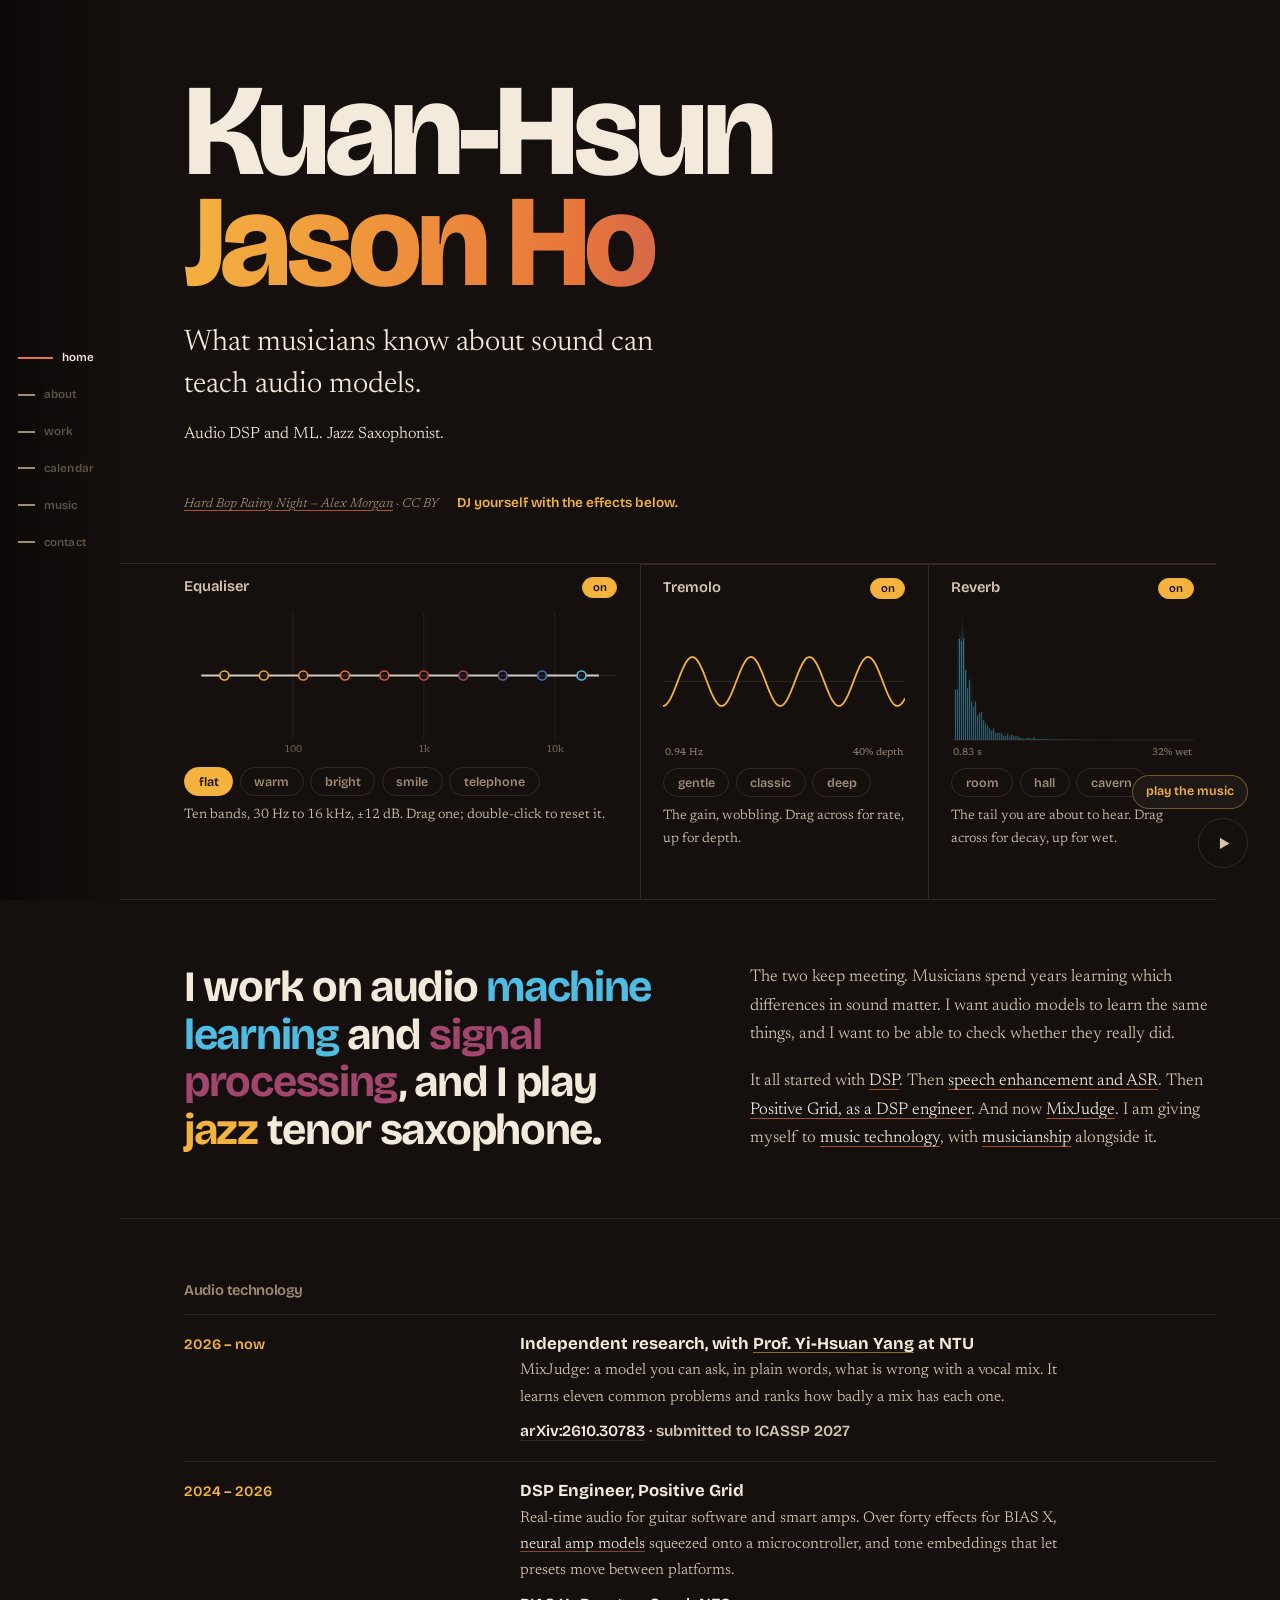
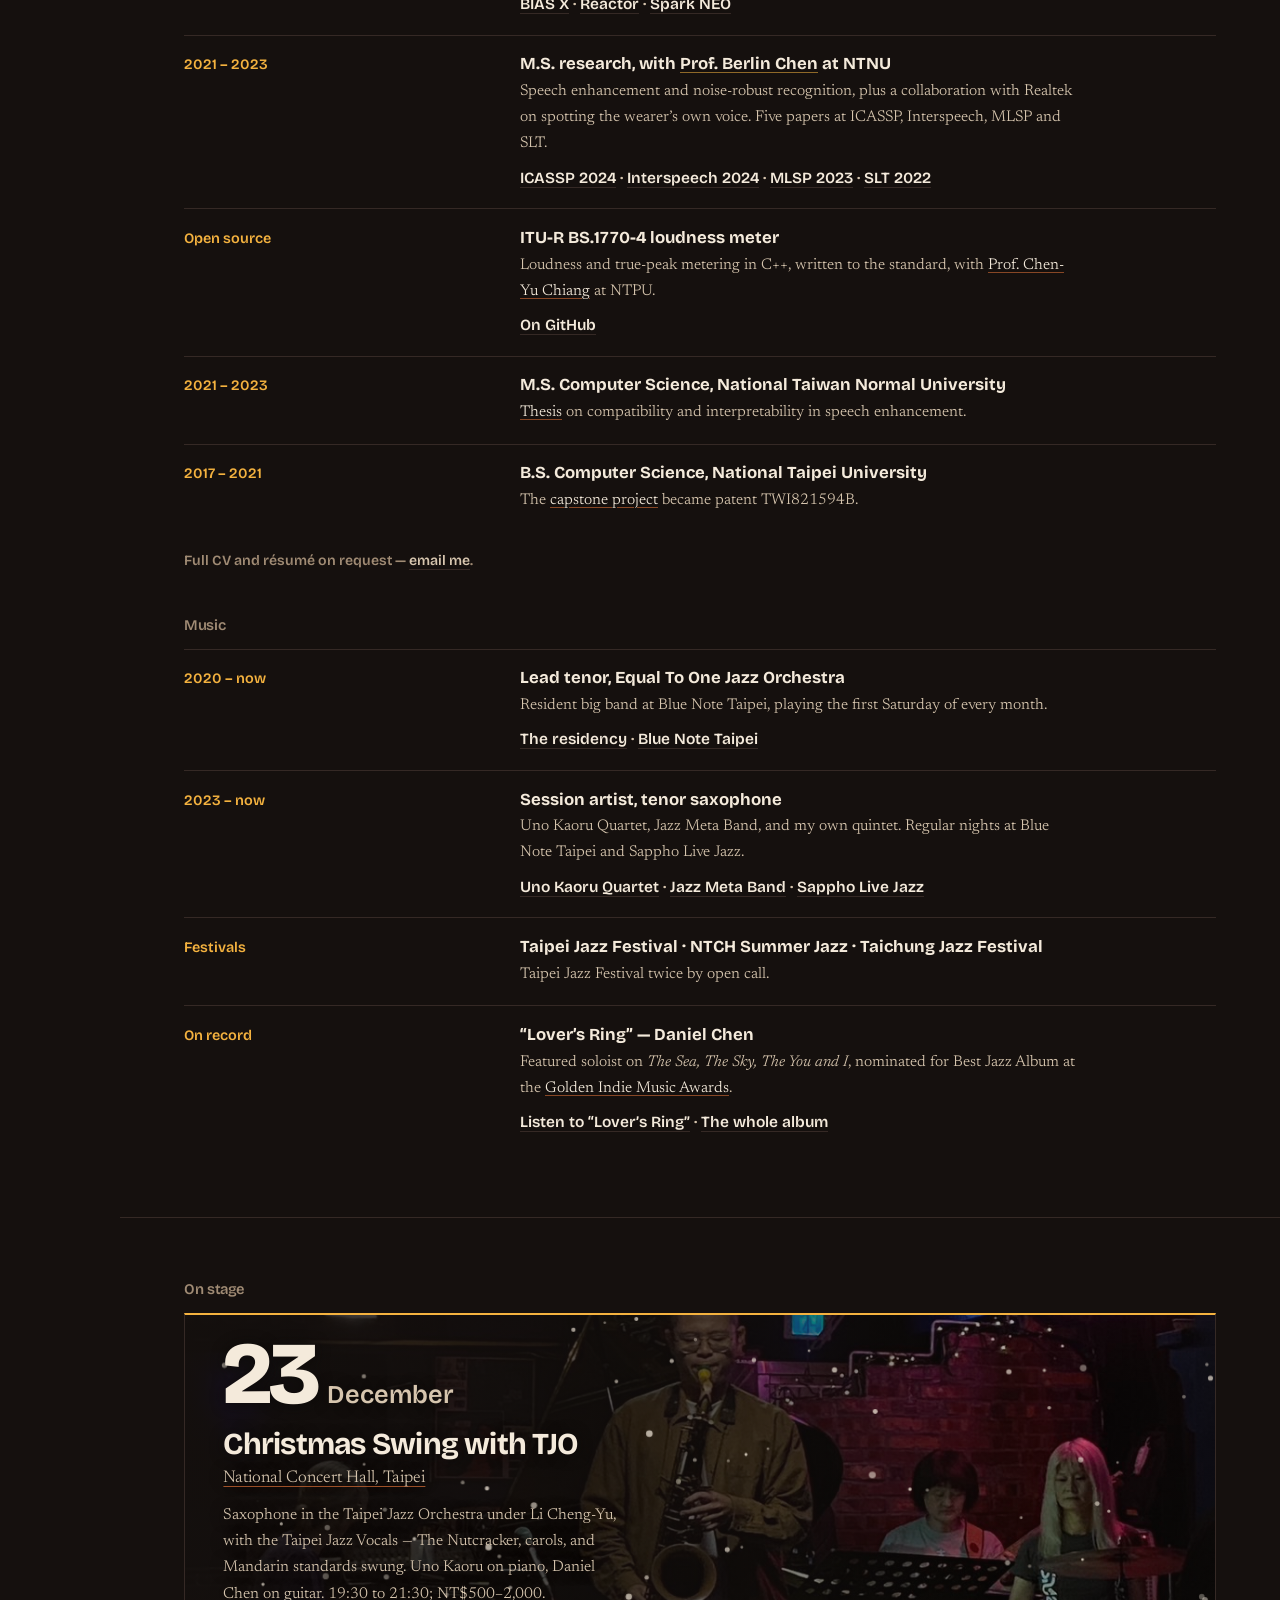
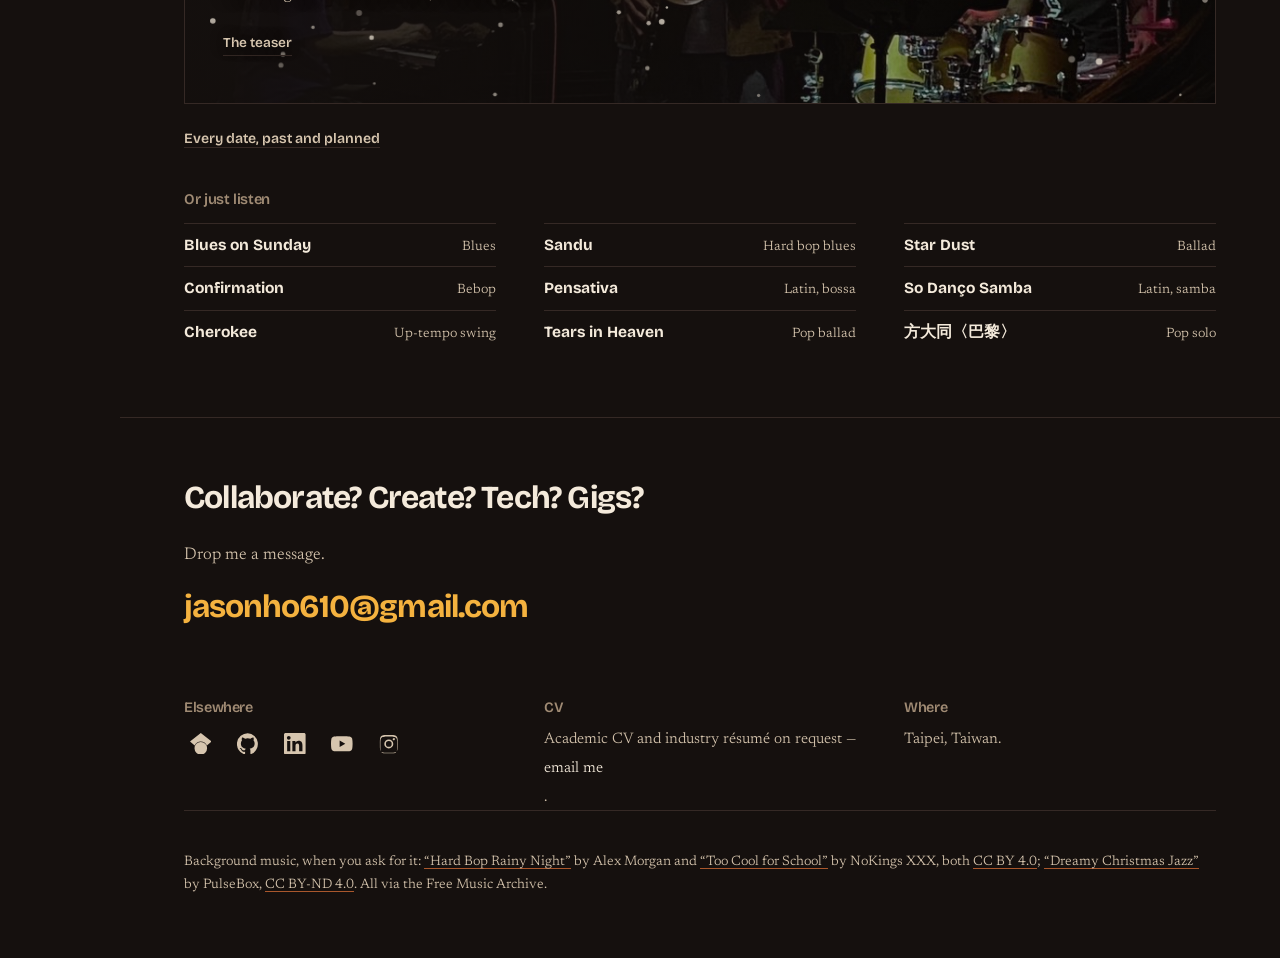
==== commit 3f4b2567: "Tom Huang on piano on the 28th, not Michelle Mao Wrong pianist. His JazzNode page goes on the entry " ====
--- a/index.html
+++ b/index.html
@@ -13,7 +13,7 @@
 <link rel="preconnect" href="https://fonts.googleapis.com">
 <link rel="preconnect" href="https://fonts.gstatic.com" crossorigin>
 <link href="https://fonts.googleapis.com/css2?family=Bricolage+Grotesque:opsz,wght@12..96,600;12..96,700;12..96,800&family=Newsreader:ital,opsz,wght@0,6..72,300;0,6..72,400;0,6..72,600;1,6..72,300;1,6..72,400&display=swap" rel="stylesheet">
-<link rel="stylesheet" href="assets/css/site.css?v=79">
+<link rel="stylesheet" href="assets/css/site.css?v=80">
 </head>
 <body>
 
@@ -278,9 +278,9 @@
 </div>
 
 
-<script src="assets/js/events.js?v=79"></script>
-<script src="assets/js/calendar.js?v=79"></script>
-<script src="assets/js/fx.js?v=79"></script>
-<script src="assets/js/stage.js?v=79"></script>
+<script src="assets/js/events.js?v=80"></script>
+<script src="assets/js/calendar.js?v=80"></script>
+<script src="assets/js/fx.js?v=80"></script>
+<script src="assets/js/stage.js?v=80"></script>
 </body>
 </html>
